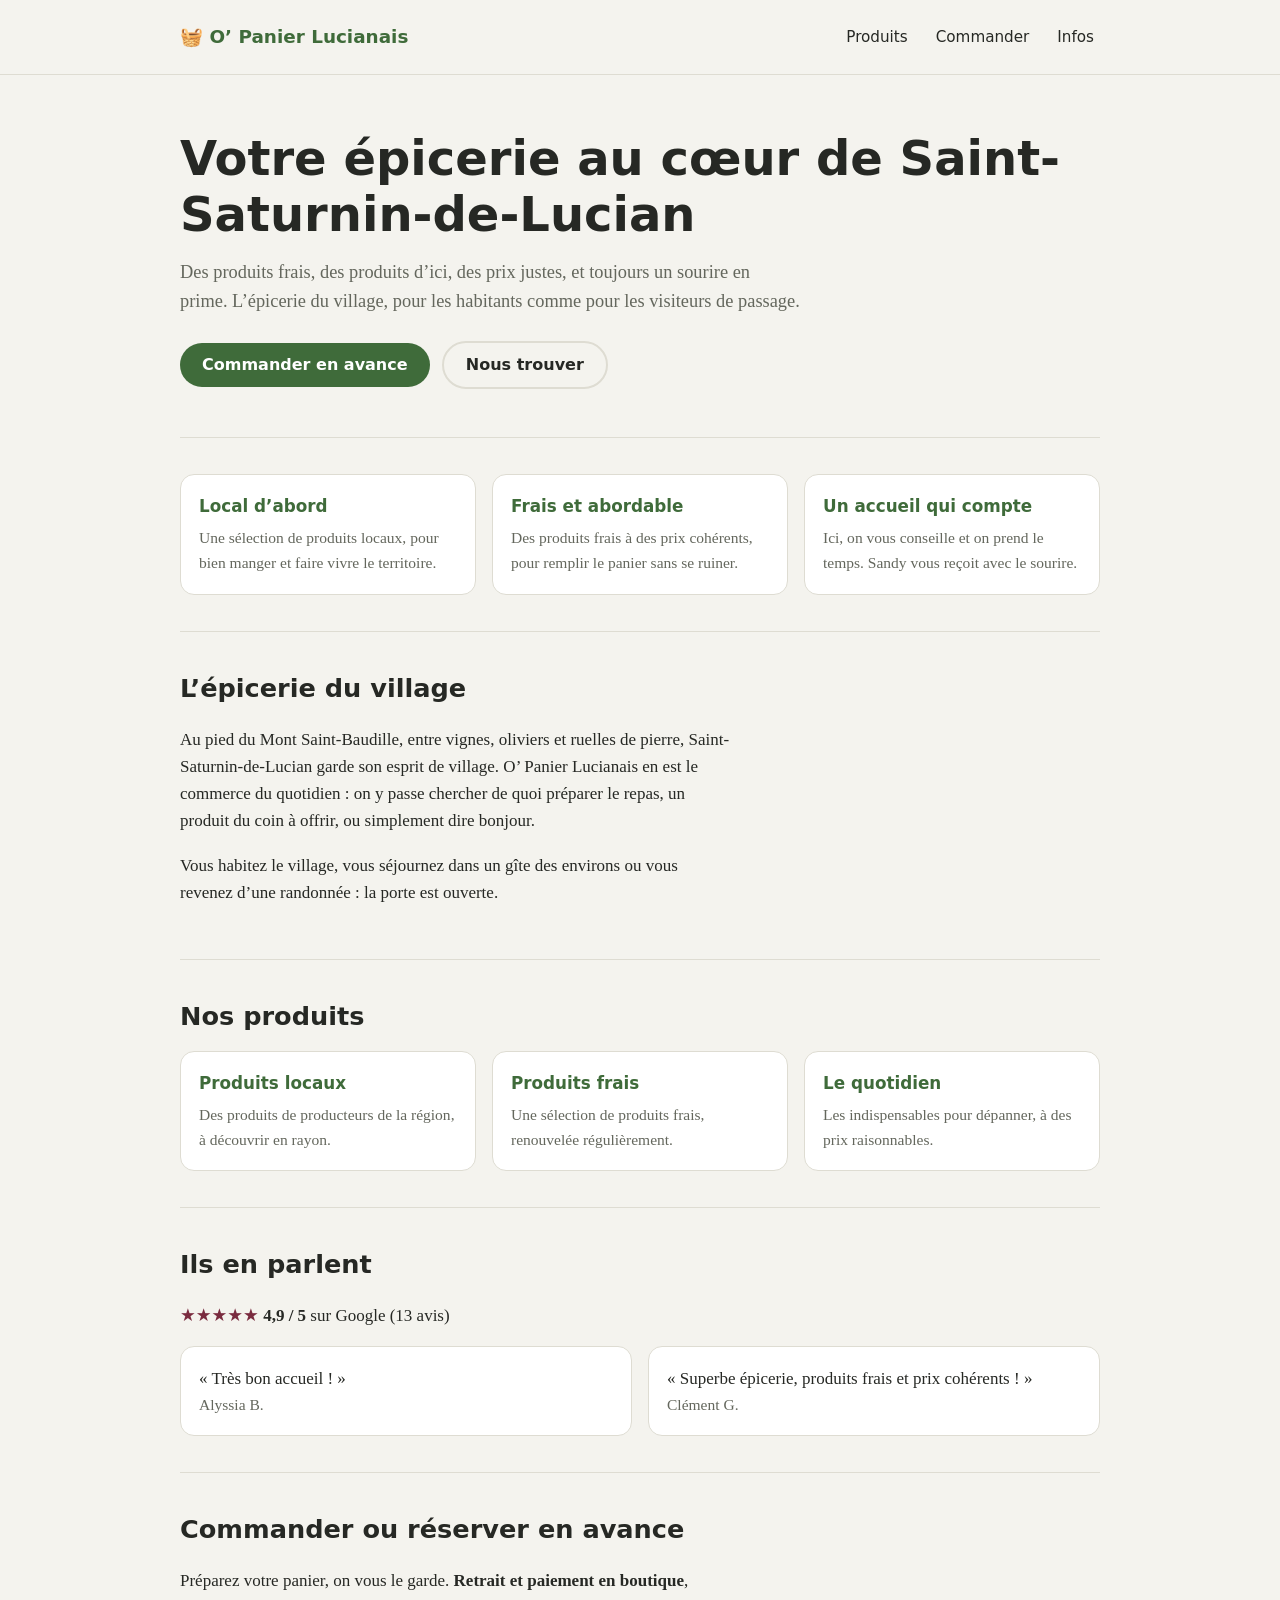
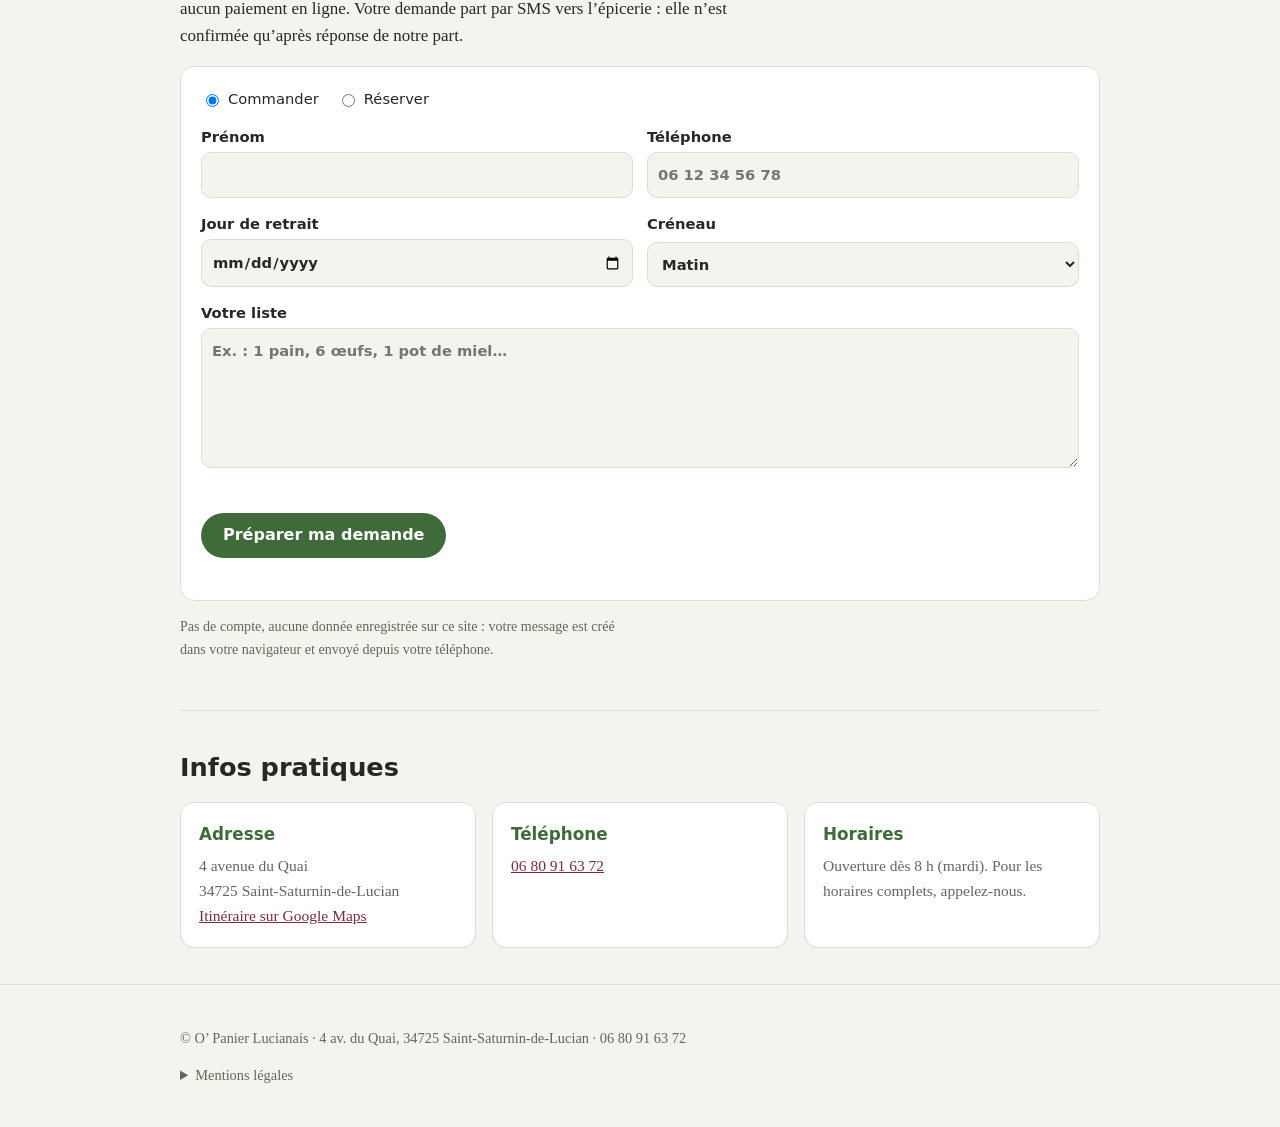
==== index.html @ f4bf585e "Ajoute le site vitrine O’ Panier Lucianais" ====
<!DOCTYPE html>
<html lang="fr">
<head>
<meta charset="utf-8">
<meta name="viewport" content="width=device-width, initial-scale=1, viewport-fit=cover">
<meta name="referrer" content="no-referrer">
<meta name="description" content="Épicerie de proximité à Saint-Saturnin-de-Lucian : produits locaux, produits frais, prix justes et accueil chaleureux. 4 av. du Quai.">
<title>O’ Panier Lucianais – Épicerie de village à Saint-Saturnin-de-Lucian</title>
<style>
:root{--bg:#f4f3ee;--surface:#fff;--text:#262824;--muted:#64675d;--brand:#3f6b3a;--brand-text:#fff;--accent:#7a2b3f;--line:#dedcd2;color-scheme:light;box-sizing:border-box;padding-top:env(safe-area-inset-top,0px);padding-bottom:env(safe-area-inset-bottom,0px)}
@media (prefers-color-scheme:dark){:root:not([data-theme="light"]){--bg:#1b1d19;--surface:#262923;--text:#f1eee6;--muted:#a9a69b;--brand:#8fc085;--brand-text:#13200f;--accent:#e0a0b1;--line:#3a3d35;color-scheme:dark}}
:root[data-theme="dark"]{--bg:#1b1d19;--surface:#262923;--text:#f1eee6;--muted:#a9a69b;--brand:#8fc085;--brand-text:#13200f;--accent:#e0a0b1;--line:#3a3d35;color-scheme:dark}
html{scroll-padding-top:env(safe-area-inset-top,0px);scroll-behavior:smooth}
*,*::before,*::after{box-sizing:inherit}
body{margin:0;background:var(--bg);color:var(--text);font:17px/1.6 Georgia,"Times New Roman",serif}
h1,h2,h3,.btn,label,nav{font-family:system-ui,-apple-system,"Segoe UI",Roboto,sans-serif}
.wrap{max-width:960px;margin:0 auto;padding:0 20px}
header{border-bottom:1px solid var(--line)}
header .wrap{display:flex;justify-content:space-between;align-items:center;gap:12px;padding-top:14px;padding-bottom:14px;flex-wrap:wrap}
.logo{font:700 1.15rem system-ui,sans-serif;color:var(--brand);text-decoration:none}
nav a{margin-left:16px;color:var(--text);text-decoration:none;font-size:.95rem}
nav a:hover{color:var(--accent)}
.hero{padding:56px 0 40px}
.hero h1{font-size:clamp(1.9rem,5vw,3rem);line-height:1.15;margin:0 0 16px}
.hero p{font-size:1.15rem;color:var(--muted);max-width:620px;margin:0 0 24px}
.btn{display:inline-block;background:var(--brand);color:var(--brand-text);border:0;border-radius:999px;padding:12px 22px;font-size:1rem;font-weight:600;text-decoration:none;cursor:pointer;margin:0 8px 8px 0}
.btn.alt{background:transparent;color:var(--text);border:2px solid var(--line)}
.btn[disabled]{opacity:.55;cursor:not-allowed}
.btn{min-height:44px;line-height:1.3;transition:transform 150ms ease-out,opacity 150ms ease-out}
.btn:active:not([disabled]){transform:scale(.97)}
nav a{display:inline-block;padding:11px 6px}
section>p{max-width:65ch}
:focus-visible{outline:3px solid var(--accent);outline-offset:3px;border-radius:6px}
@keyframes pop{from{opacity:0;transform:scale(.95)}to{opacity:1;transform:scale(1)}}
.result{animation:pop 200ms ease-out;transform-origin:top left}
@media (prefers-reduced-motion:reduce){html{scroll-behavior:auto}.btn,.result{transition:none;animation:none}}
section{padding:36px 0;border-top:1px solid var(--line)}
h2{font-size:1.6rem;margin:0 0 14px}
.grid{display:grid;grid-template-columns:repeat(auto-fit,minmax(220px,1fr));gap:16px}
.card{background:var(--surface);border:1px solid var(--line);border-radius:14px;padding:18px}
.card h3{margin:0 0 6px;font-size:1.05rem;color:var(--brand)}
.card p{margin:0;color:var(--muted);font-size:.97rem}
blockquote{margin:0}
.stars{color:var(--accent);font:700 1.1rem system-ui,sans-serif}
form{display:grid;gap:14px;background:var(--surface);border:1px solid var(--line);border-radius:14px;padding:20px}
label{display:grid;gap:4px;font-size:.92rem;font-weight:600}
input,select,textarea{font:inherit;color:var(--text);background:var(--bg);border:1px solid var(--line);border-radius:10px;padding:10px;width:100%}
.row{display:grid;grid-template-columns:repeat(auto-fit,minmax(200px,1fr));gap:14px}
.radios{display:flex;gap:18px;flex-wrap:wrap;font-family:system-ui,sans-serif}
.radios label{display:flex;align-items:center;gap:6px;font-weight:500}
.radios input{width:auto}
.err{color:var(--accent);font:600 .9rem system-ui,sans-serif;min-height:1.2em}
.result{display:none;background:var(--bg);border:1px dashed var(--brand);border-radius:12px;padding:14px;white-space:pre-wrap;word-break:break-word}
.small{font-size:.88rem;color:var(--muted)}
footer{padding:28px 0 40px;border-top:1px solid var(--line);color:var(--muted);font-size:.9rem}
a{color:var(--accent)}
</style>
</head>
<body>
<header><div class="wrap">
<a class="logo" href="#top">🧺 O’ Panier Lucianais</a>
<nav><a href="#produits">Produits</a><a href="#commander">Commander</a><a href="#infos">Infos</a></nav>
</div></header>

<main id="top">
<div class="wrap">
<div class="hero">
<h1>Votre épicerie au cœur de Saint-Saturnin-de-Lucian</h1>
<p>Des produits frais, des produits d’ici, des prix justes, et toujours un sourire en prime. L’épicerie du village, pour les habitants comme pour les visiteurs de passage.</p>
<a class="btn" href="#commander">Commander en avance</a>
<a class="btn alt" href="#infos">Nous trouver</a>
</div>

<section id="atouts"><div class="grid">
<div class="card"><h3>Local d’abord</h3><p>Une sélection de produits locaux, pour bien manger et faire vivre le territoire.</p></div>
<div class="card"><h3>Frais et abordable</h3><p>Des produits frais à des prix cohérents, pour remplir le panier sans se ruiner.</p></div>
<div class="card"><h3>Un accueil qui compte</h3><p>Ici, on vous conseille et on prend le temps. Sandy vous reçoit avec le sourire.</p></div>
</div></section>

<section id="apropos">
<h2>L’épicerie du village</h2>
<p>Au pied du Mont Saint-Baudille, entre vignes, oliviers et ruelles de pierre, Saint-Saturnin-de-Lucian garde son esprit de village. O’ Panier Lucianais en est le commerce du quotidien : on y passe chercher de quoi préparer le repas, un produit du coin à offrir, ou simplement dire bonjour.</p>
<p>Vous habitez le village, vous séjournez dans un gîte des environs ou vous revenez d’une randonnée : la porte est ouverte.</p>
</section>

<section id="produits">
<h2>Nos produits</h2>
<div class="grid">
<div class="card"><h3>Produits locaux</h3><p>Des produits de producteurs de la région, à découvrir en rayon.</p></div>
<div class="card"><h3>Produits frais</h3><p>Une sélection de produits frais, renouvelée régulièrement.</p></div>
<div class="card"><h3>Le quotidien</h3><p>Les indispensables pour dépanner, à des prix raisonnables.</p></div>
</div>
</section>

<section id="avis">
<h2>Ils en parlent</h2>
<p><span class="stars">★★★★★</span> <strong>4,9 / 5</strong> sur Google (13 avis)</p>
<div class="grid">
<div class="card"><blockquote>« Très bon accueil ! »</blockquote><p class="small">Alyssia B.</p></div>
<div class="card"><blockquote>« Superbe épicerie, produits frais et prix cohérents ! »</blockquote><p class="small">Clément G.</p></div>
</div>
</section>

<section id="commander">
<h2>Commander ou réserver en avance</h2>
<p>Préparez votre panier, on vous le garde. <strong>Retrait et paiement en boutique</strong>, aucun paiement en ligne. Votre demande part par SMS vers l’épicerie : elle n’est confirmée qu’après réponse de notre part.</p>
<form id="f" novalidate autocomplete="on">
<div class="radios" role="radiogroup" aria-label="Type de demande">
<label><input type="radio" name="type" value="Commande" checked> Commander</label>
<label><input type="radio" name="type" value="Réservation"> Réserver</label>
</div>
<div class="row">
<label>Prénom<input id="nom" maxlength="40" required autocomplete="given-name"></label>
<label>Téléphone<input id="tel" type="tel" maxlength="20" required autocomplete="tel" placeholder="06 12 34 56 78"></label>
</div>
<div class="row">
<label>Jour de retrait<input id="jour" type="date" required></label>
<label>Créneau<select id="cren"><option>Matin</option><option>Après-midi</option></select></label>
</div>
<label>Votre liste<textarea id="liste" rows="5" maxlength="600" required placeholder="Ex. : 1 pain, 6 œufs, 1 pot de miel…"></textarea></label>
<div class="err" id="err" role="alert"></div>
<div><button class="btn" id="go" type="submit">Préparer ma demande</button></div>
<div class="result" id="res" aria-live="polite"></div>
<div id="actions"></div>
</form>
<p class="small">Pas de compte, aucune donnée enregistrée sur ce site : votre message est créé dans votre navigateur et envoyé depuis votre téléphone.</p>
</section>

<section id="infos">
<h2>Infos pratiques</h2>
<div class="grid">
<div class="card"><h3>Adresse</h3><p>4 avenue du Quai<br>34725 Saint-Saturnin-de-Lucian</p><p><a href="https://www.google.com/maps/search/?api=1&amp;query=4+Av.+du+Quai+34725+Saint-Saturnin-de-Lucian" target="_blank" rel="noopener noreferrer">Itinéraire sur Google Maps</a></p></div>
<div class="card"><h3>Téléphone</h3><p><a href="tel:+33680916372">06 80 91 63 72</a></p></div>
<div class="card"><h3>Horaires</h3><p>Ouverture dès 8 h (mardi). Pour les horaires complets, appelez-nous.</p></div>
</div>
</section>
</div>
</main>

<footer><div class="wrap">
<p>© O’ Panier Lucianais · 4 av. du Quai, 34725 Saint-Saturnin-de-Lucian · 06 80 91 63 72</p>
<details><summary>Mentions légales</summary>
<p>Éditeur : O’ Panier Lucianais – exploitant : [nom] – SIRET : [à renseigner]. Hébergement : [à renseigner]. Ce site ne dépose aucun cookie et ne collecte aucune donnée personnelle ; les demandes de commande sont envoyées par SMS depuis l’appareil du visiteur.</p></details>
</div></footer>

<script>
(function(){
"use strict";
var SHOP="+33680916372";
var $=function(i){return document.getElementById(i)};
var f=$("f"),err=$("err"),res=$("res"),acts=$("actions"),go=$("go"),last=0;
var d=new Date();d.setMinutes(d.getMinutes()-d.getTimezoneOffset());
var today=d.toISOString().slice(0,10);
$("jour").min=today;
function clean(s,max){return String(s||"").replace(/[\u0000-\u001f\u007f<>]/g," ").replace(/\s+/g," ").trim().slice(0,max)}
function fail(m){err.textContent=m;res.style.display="none";acts.textContent=""}
f.addEventListener("submit",function(e){
 e.preventDefault();
 var now=Date.now();
 if(go.disabled||now-last<3000)return;
 var type=(f.elements.type.value==="Réservation")?"Réservation":"Commande";
 var nom=clean($("nom").value,40),tel=clean($("tel").value,20),jour=$("jour").value,
     cren=($("cren").value==="Après-midi")?"Après-midi":"Matin",liste=clean($("liste").value,600);
 if(!nom)return fail("Indiquez votre prénom.");
 if(!/^(?:\+33|0033|0)[1-9](?:[ .-]?\d{2}){4}$/.test(tel))return fail("Numéro de téléphone français invalide.");
 if(!/^\d{4}-\d{2}-\d{2}$/.test(jour)||jour<today)return fail("Choisissez un jour valide.");
 if(liste.length<3)return fail("Indiquez votre liste.");
 err.textContent="";
 last=now;go.disabled=true;setTimeout(function(){go.disabled=false},4000);
 var p=jour.split("-"),jf=p[2]+"/"+p[1]+"/"+p[0];
 var msg=type+" O’ Panier Lucianais\nPrénom : "+nom+"\nTél : "+tel+"\nRetrait : "+jf+" ("+cren+")\nListe : "+liste;
 res.textContent=msg;res.style.display="block";
 acts.textContent="";
 var a=document.createElement("a");
 a.className="btn";a.textContent="Envoyer par SMS";
 a.href="sms:"+SHOP+"?&body="+encodeURIComponent(msg);
 var b=document.createElement("button");
 b.type="button";b.className="btn alt";b.textContent="Copier le message";
 b.addEventListener("click",function(){
  try{navigator.clipboard.writeText(msg).then(function(){b.textContent="Copié ✓"},function(){b.textContent="Copiez le texte ci-dessus"})}
  catch(x){b.textContent="Copiez le texte ci-dessus"}
 });
 acts.appendChild(a);acts.appendChild(b);
});
})();
</script>
</body>
</html>
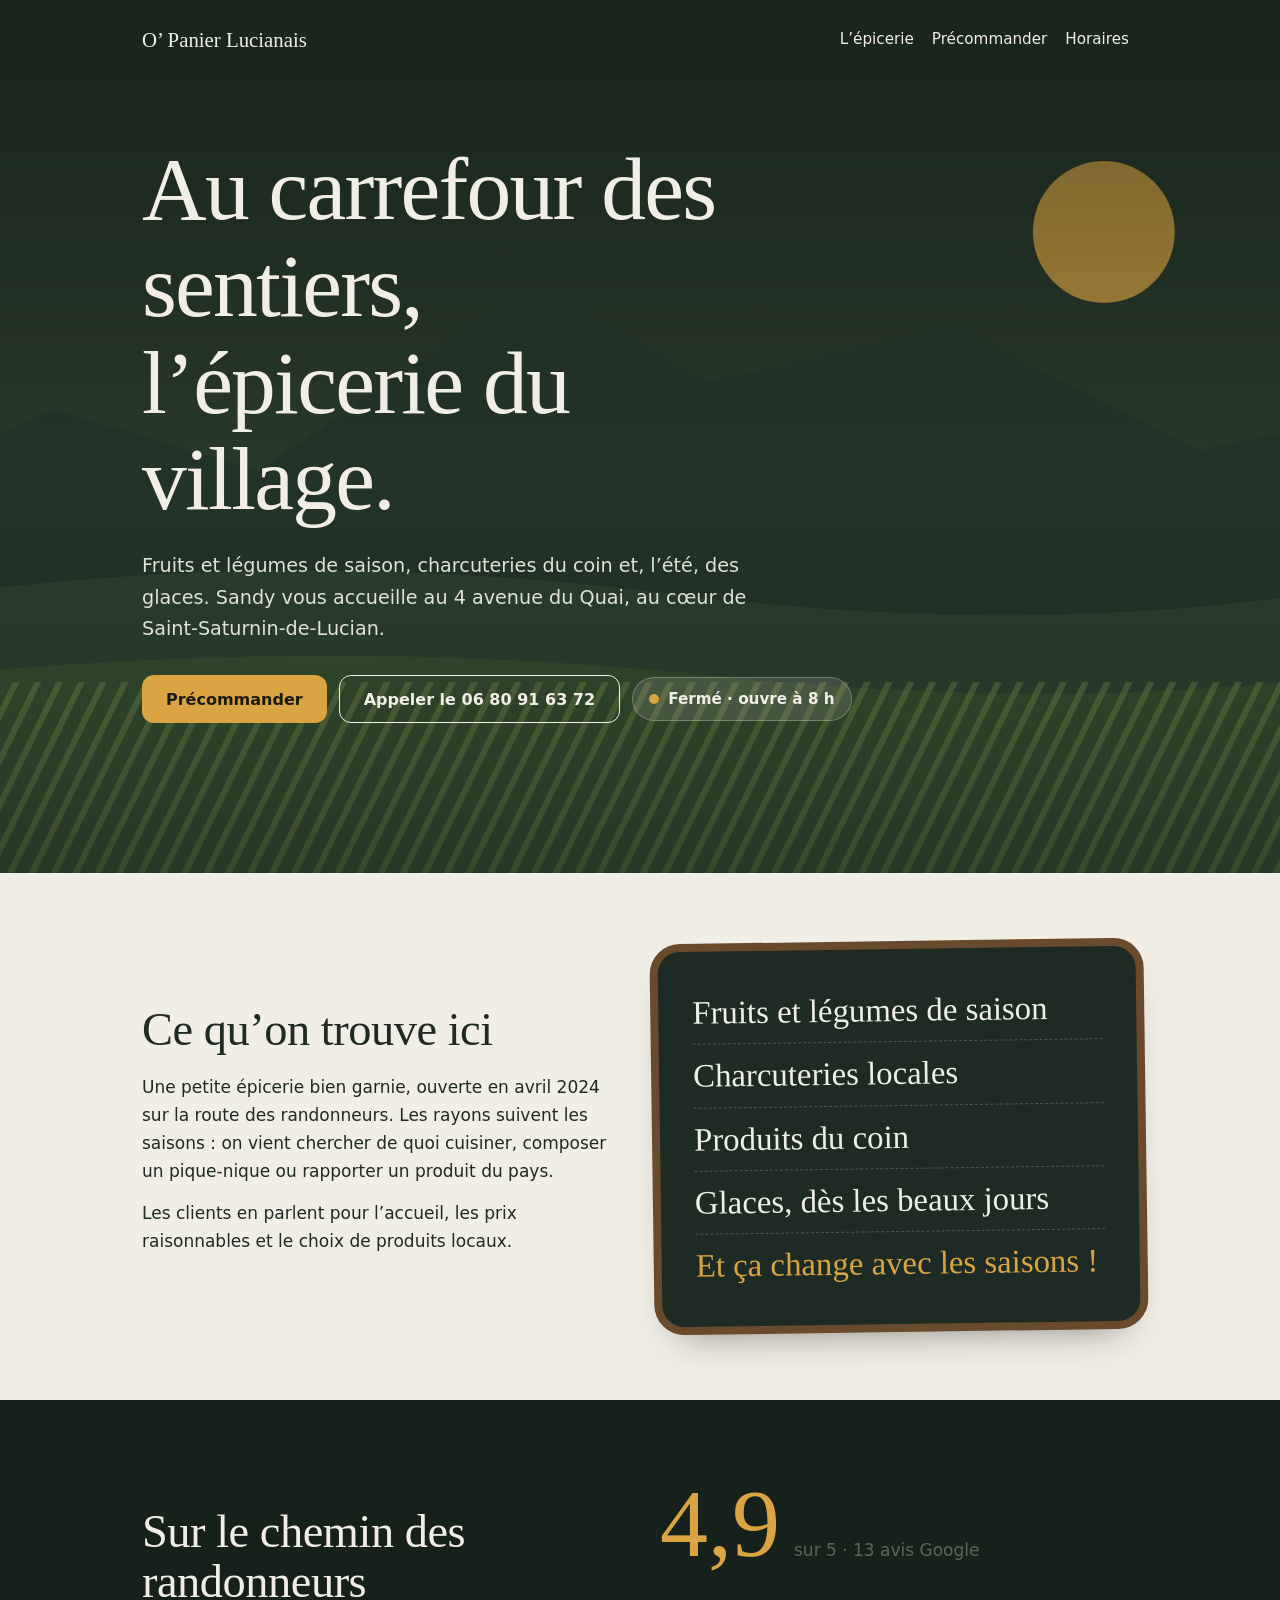
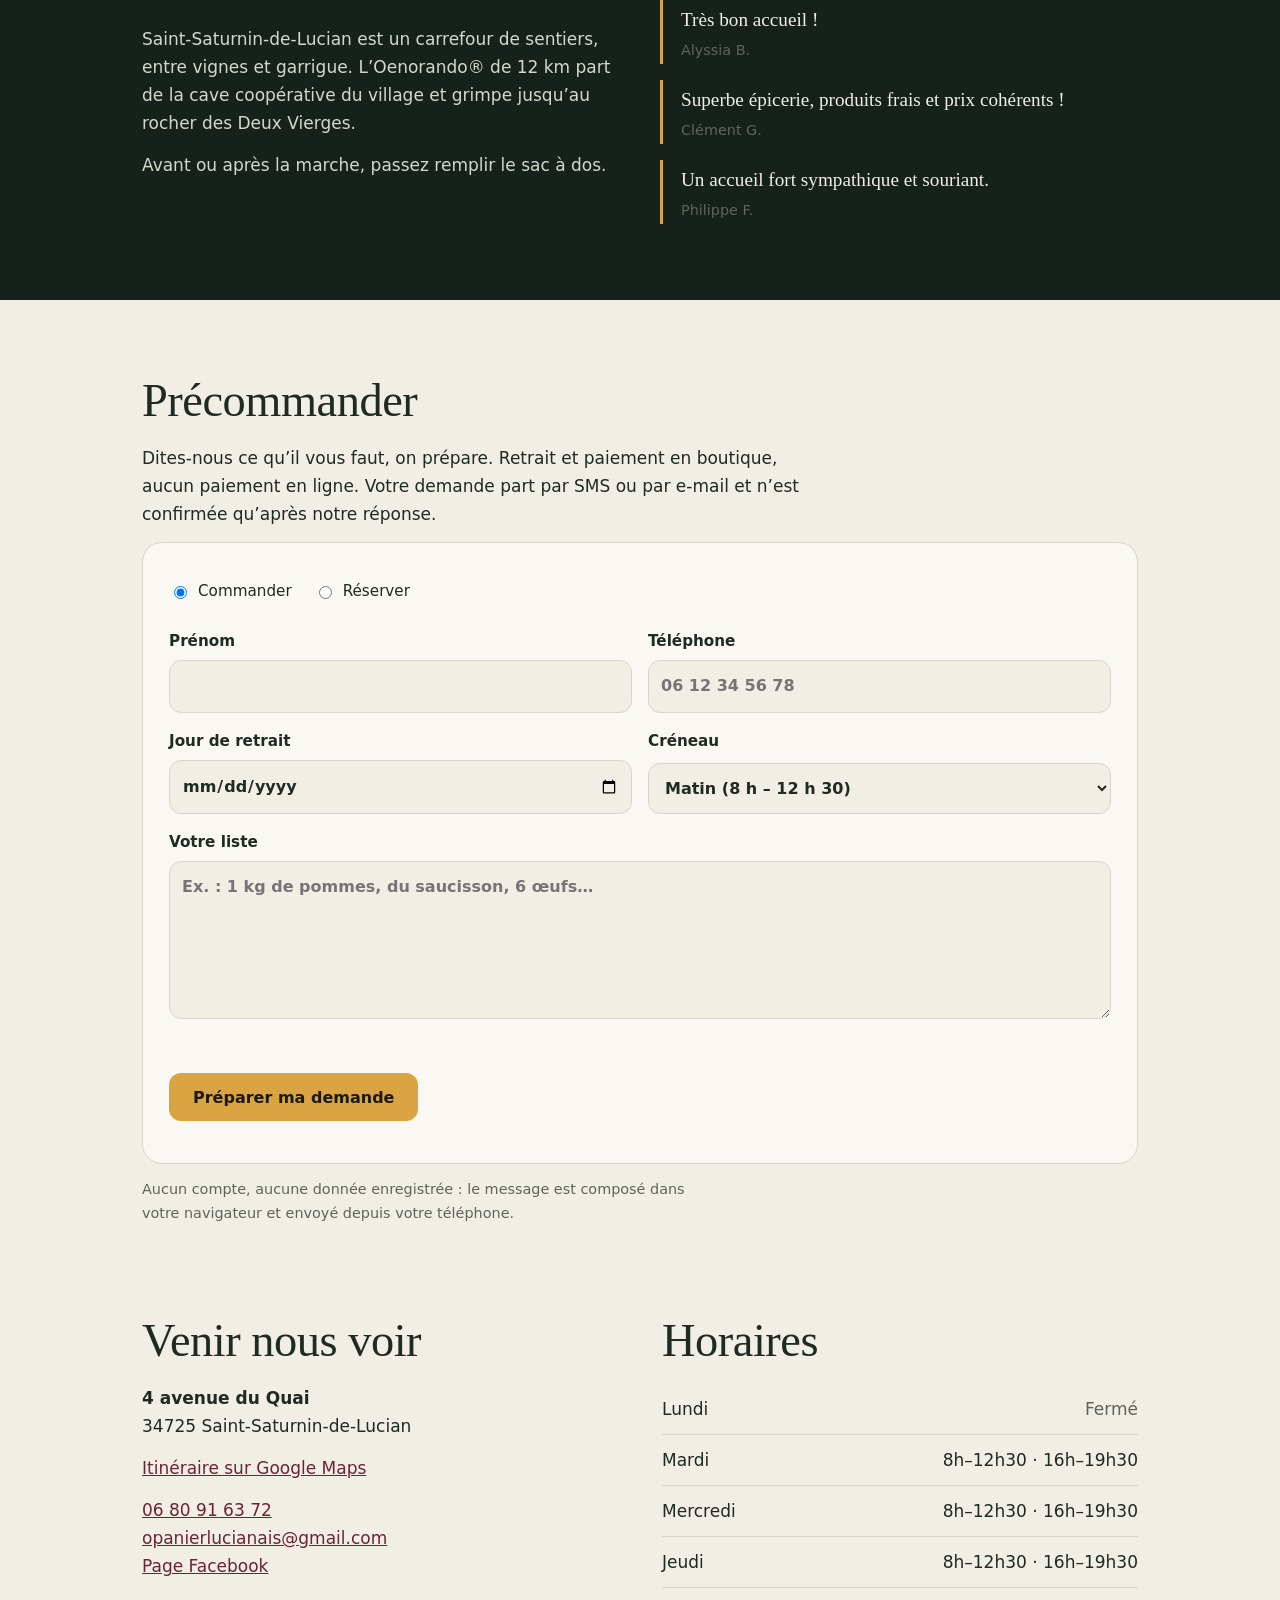
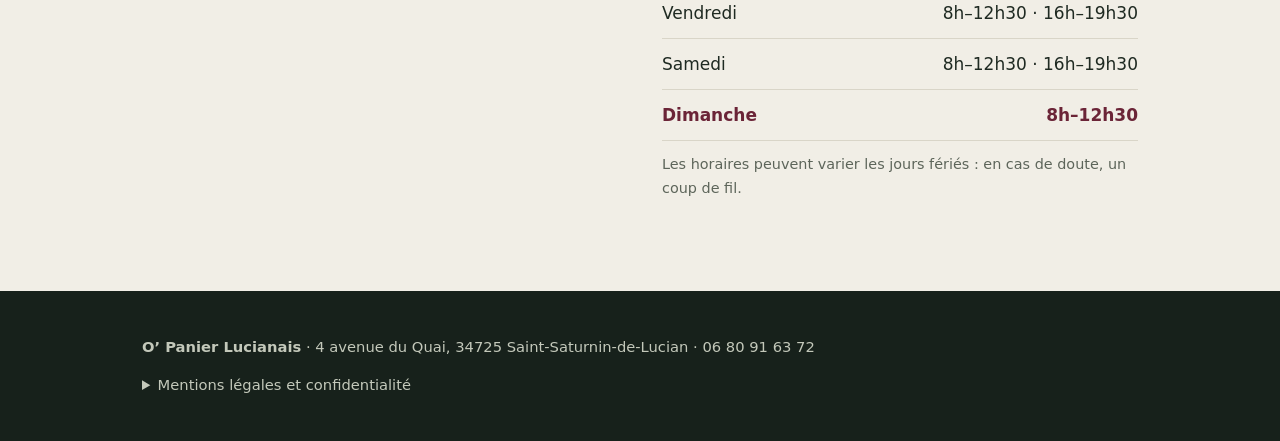
==== commit 2265b1be: "Refonte complète : nouveau design, horaires réels, statut ouvert/fermé, emplacements photos" ====
--- a/index.html
+++ b/index.html
@@ -1,186 +1,241 @@
 <!DOCTYPE html>
-<html lang="fr">
+<html lang='fr'>
 <head>
-<meta charset="utf-8">
-<meta name="viewport" content="width=device-width, initial-scale=1, viewport-fit=cover">
-<meta name="referrer" content="no-referrer">
-<meta name="description" content="Épicerie de proximité à Saint-Saturnin-de-Lucian : produits locaux, produits frais, prix justes et accueil chaleureux. 4 av. du Quai.">
-<title>O’ Panier Lucianais – Épicerie de village à Saint-Saturnin-de-Lucian</title>
+<meta charset='utf-8'>
+<meta name='viewport' content='width=device-width, initial-scale=1, viewport-fit=cover'>
+<meta http-equiv='Content-Security-Policy' content="default-src 'none'; img-src 'self' data:; style-src 'unsafe-inline' https://fonts.googleapis.com; font-src https://fonts.gstatic.com; script-src 'unsafe-inline'; base-uri 'none'; form-action 'none'">
+<meta name='referrer' content='no-referrer'>
+<meta name='theme-color' content='#17211b'>
+<meta name='description' content='Épicerie de village à Saint-Saturnin-de-Lucian (Hérault) : fruits et légumes de saison, charcuteries locales, glaces l’été. Ouvert du mardi au dimanche. 4 avenue du Quai.'>
+<title>O’ Panier Lucianais – Épicerie à Saint-Saturnin-de-Lucian</title>
+<link rel='icon' href='data:image/svg+xml,%3Csvg xmlns=%27http://www.w3.org/2000/svg%27 viewBox=%270 0 100 100%27%3E%3Ctext y=%27.9em%27 font-size=%2790%27%3E🧺%3C/text%3E%3C/svg%3E'>
+<link rel='preconnect' href='https://fonts.gstatic.com' crossorigin>
+<link rel='stylesheet' href='https://fonts.googleapis.com/css2?family=Caveat:wght@500&family=Figtree:wght@400;500;600&family=Young+Serif&display=swap'>
+<script type='application/ld+json'>{"@context":"https://schema.org","@type":"GroceryStore","name":"O’ Panier Lucianais","telephone":"+33680916372","email":"opanierlucianais@gmail.com","address":{"@type":"PostalAddress","streetAddress":"4 avenue du Quai","postalCode":"34725","addressLocality":"Saint-Saturnin-de-Lucian","addressCountry":"FR"},"openingHours":["Tu-Sa 08:00-12:30","Tu-Sa 16:00-19:30","Su 08:00-12:30"]}</script>
 <style>
-:root{--bg:#f4f3ee;--surface:#fff;--text:#262824;--muted:#64675d;--brand:#3f6b3a;--brand-text:#fff;--accent:#7a2b3f;--line:#dedcd2;color-scheme:light;box-sizing:border-box;padding-top:env(safe-area-inset-top,0px);padding-bottom:env(safe-area-inset-bottom,0px)}
-@media (prefers-color-scheme:dark){:root:not([data-theme="light"]){--bg:#1b1d19;--surface:#262923;--text:#f1eee6;--muted:#a9a69b;--brand:#8fc085;--brand-text:#13200f;--accent:#e0a0b1;--line:#3a3d35;color-scheme:dark}}
-:root[data-theme="dark"]{--bg:#1b1d19;--surface:#262923;--text:#f1eee6;--muted:#a9a69b;--brand:#8fc085;--brand-text:#13200f;--accent:#e0a0b1;--line:#3a3d35;color-scheme:dark}
-html{scroll-padding-top:env(safe-area-inset-top,0px);scroll-behavior:smooth}
-*,*::before,*::after{box-sizing:inherit}
-body{margin:0;background:var(--bg);color:var(--text);font:17px/1.6 Georgia,"Times New Roman",serif}
-h1,h2,h3,.btn,label,nav{font-family:system-ui,-apple-system,"Segoe UI",Roboto,sans-serif}
-.wrap{max-width:960px;margin:0 auto;padding:0 20px}
-header{border-bottom:1px solid var(--line)}
-header .wrap{display:flex;justify-content:space-between;align-items:center;gap:12px;padding-top:14px;padding-bottom:14px;flex-wrap:wrap}
-.logo{font:700 1.15rem system-ui,sans-serif;color:var(--brand);text-decoration:none}
-nav a{margin-left:16px;color:var(--text);text-decoration:none;font-size:.95rem}
-nav a:hover{color:var(--accent)}
-.hero{padding:56px 0 40px}
-.hero h1{font-size:clamp(1.9rem,5vw,3rem);line-height:1.15;margin:0 0 16px}
-.hero p{font-size:1.15rem;color:var(--muted);max-width:620px;margin:0 0 24px}
-.btn{display:inline-block;background:var(--brand);color:var(--brand-text);border:0;border-radius:999px;padding:12px 22px;font-size:1rem;font-weight:600;text-decoration:none;cursor:pointer;margin:0 8px 8px 0}
-.btn.alt{background:transparent;color:var(--text);border:2px solid var(--line)}
+:root{--ink:#17211b;--stone:#f1eee6;--gold:#d9a441;--wine:#6b2437;--slate:#1e2b24;--chalk:#eef0e6;--bg:#f1eee6;--card:#faf8f3;--text:#1f2a22;--muted:#5d655a;--line:#d9d5c8;--link:#6b2437;--serif:'Young Serif',Georgia,'Times New Roman',serif;--sans:'Figtree',system-ui,-apple-system,'Segoe UI',sans-serif;--hand:'Caveat','Bradley Hand','Segoe Print',cursive;color-scheme:light;padding-top:env(safe-area-inset-top,0px);padding-bottom:env(safe-area-inset-bottom,0px)}
+@media (prefers-color-scheme:dark){:root{--bg:#111812;--card:#1a251e;--text:#eceee4;--muted:#a3ab9c;--line:#2d3a31;--link:#e8a9ba;color-scheme:dark}}
+*{box-sizing:border-box}
+html{scroll-behavior:smooth;scroll-padding-top:16px;-webkit-text-size-adjust:100%}
+body{margin:0;background:var(--bg);color:var(--text);font:400 17px/1.65 var(--sans)}
+h1,h2,h3{font-family:var(--serif);font-weight:400;line-height:1.08;margin:0}
+h2{font-size:clamp(1.9rem,4.6vw,2.9rem);letter-spacing:-.01em;margin-bottom:18px}
+h3{font-size:1.25rem;margin-bottom:8px}
+p{margin:0 0 14px;max-width:62ch}
+a{color:var(--link)}
+:focus-visible{outline:3px solid var(--gold);outline-offset:3px;border-radius:6px}
+.wrap{max-width:1040px;margin:0 auto;padding:0 22px}
+.hero{position:relative;background:var(--ink);color:var(--stone);overflow:hidden;background-size:cover;background-position:center}
+.land{position:absolute;inset:0;width:100%;height:100%}
+.shade{position:absolute;inset:0;background:linear-gradient(180deg,rgba(23,33,27,.55),rgba(23,33,27,.15) 55%,rgba(23,33,27,.55))}
+.in{position:relative;padding:14px 22px 150px;max-width:1040px;margin:0 auto}
+.bar{display:flex;justify-content:space-between;align-items:center;gap:8px;flex-wrap:wrap;margin-bottom:76px}
+.mark{font:400 1.3rem var(--serif);color:var(--stone);text-decoration:none;padding:10px 0}
+nav a{color:var(--stone);text-decoration:none;display:inline-block;padding:13px 9px;font-weight:500;font-size:.95rem}
+nav a:hover{color:var(--gold)}
+.hero h1{font-size:clamp(2.6rem,8.4vw,5.6rem);letter-spacing:-.02em;max-width:13ch;margin-bottom:22px}
+.lead{font-size:1.2rem;max-width:34em;color:#dfe2d6}
+.cta{display:flex;gap:12px;flex-wrap:wrap;align-items:center;margin-top:30px}
+.btn{display:inline-flex;align-items:center;justify-content:center;min-height:48px;padding:0 24px;border-radius:12px;background:var(--gold);color:#1a1a10;font:600 1rem var(--sans);border:0;text-decoration:none;cursor:pointer;transition:transform 150ms ease-out,background-color 150ms ease-out,opacity 150ms ease-out}
+.btn:hover{background:#e4b457}
+.btn:active:not([disabled]){transform:scale(.97)}
 .btn[disabled]{opacity:.55;cursor:not-allowed}
-.btn{min-height:44px;line-height:1.3;transition:transform 150ms ease-out,opacity 150ms ease-out}
-.btn:active:not([disabled]){transform:scale(.97)}
-nav a{display:inline-block;padding:11px 6px}
-section>p{max-width:65ch}
-:focus-visible{outline:3px solid var(--accent);outline-offset:3px;border-radius:6px}
-@keyframes pop{from{opacity:0;transform:scale(.95)}to{opacity:1;transform:scale(1)}}
-.result{animation:pop 200ms ease-out;transform-origin:top left}
-@media (prefers-reduced-motion:reduce){html{scroll-behavior:auto}.btn,.result{transition:none;animation:none}}
-section{padding:36px 0;border-top:1px solid var(--line)}
-h2{font-size:1.6rem;margin:0 0 14px}
-.grid{display:grid;grid-template-columns:repeat(auto-fit,minmax(220px,1fr));gap:16px}
-.card{background:var(--surface);border:1px solid var(--line);border-radius:14px;padding:18px}
-.card h3{margin:0 0 6px;font-size:1.05rem;color:var(--brand)}
-.card p{margin:0;color:var(--muted);font-size:.97rem}
-blockquote{margin:0}
-.stars{color:var(--accent);font:700 1.1rem system-ui,sans-serif}
-form{display:grid;gap:14px;background:var(--surface);border:1px solid var(--line);border-radius:14px;padding:20px}
-label{display:grid;gap:4px;font-size:.92rem;font-weight:600}
-input,select,textarea{font:inherit;color:var(--text);background:var(--bg);border:1px solid var(--line);border-radius:10px;padding:10px;width:100%}
-.row{display:grid;grid-template-columns:repeat(auto-fit,minmax(200px,1fr));gap:14px}
-.radios{display:flex;gap:18px;flex-wrap:wrap;font-family:system-ui,sans-serif}
-.radios label{display:flex;align-items:center;gap:6px;font-weight:500}
-.radios input{width:auto}
-.err{color:var(--accent);font:600 .9rem system-ui,sans-serif;min-height:1.2em}
-.result{display:none;background:var(--bg);border:1px dashed var(--brand);border-radius:12px;padding:14px;white-space:pre-wrap;word-break:break-word}
-.small{font-size:.88rem;color:var(--muted)}
-footer{padding:28px 0 40px;border-top:1px solid var(--line);color:var(--muted);font-size:.9rem}
-a{color:var(--accent)}
+.btn.ghost{background:transparent;color:inherit;border:1.5px solid currentColor}
+.btn.ghost:hover{background:rgba(127,127,127,.14)}
+.pill{display:inline-flex;align-items:center;gap:9px;min-height:44px;padding:0 16px;border-radius:999px;background:rgba(241,238,230,.12);border:1px solid rgba(241,238,230,.28);font-weight:600;font-size:.95rem;font-variant-numeric:tabular-nums}
+.dot{width:10px;height:10px;border-radius:50%;background:#8a8f84}
+.pill.open .dot{background:#8fd18f}
+.pill.closed .dot{background:var(--gold)}
+.rv{opacity:0;transform:translateY(14px);animation:up 450ms ease-out forwards}
+.rv.d1{animation-delay:90ms}.rv.d2{animation-delay:180ms}.rv.d3{animation-delay:270ms}
+@keyframes up{to{opacity:1;transform:none}}
+section{padding:76px 0}
+.cols{display:grid;grid-template-columns:repeat(auto-fit,minmax(300px,1fr));gap:40px;align-items:center}
+.slate{background:var(--slate);color:var(--chalk);border-radius:22px;padding:30px 34px;transform:rotate(-.8deg);box-shadow:0 0 0 8px #6a4a2c,0 22px 40px -18px rgba(0,0,0,.5)}
+.slate ul{list-style:none;margin:0;padding:0}
+.slate li{font:500 clamp(1.5rem,4.4vw,2.05rem)/1.35 var(--hand);padding:9px 0;border-bottom:1px dashed rgba(238,240,230,.22)}
+.slate li:last-child{border:0;color:var(--gold)}
+.gal{display:grid;gap:12px;grid-template-columns:repeat(auto-fill,minmax(250px,1fr))}
+.gal figure{margin:0;border-radius:16px;overflow:hidden;aspect-ratio:4/3;background:var(--line)}
+.gal img{width:100%;height:100%;object-fit:cover;display:block}
+@media (min-width:760px){.gal figure:first-child{grid-column:span 2;grid-row:span 2;aspect-ratio:auto}}
+.band{background:var(--ink);color:var(--stone)}
+.band p{color:#d4d8cb}
+.rate{display:flex;align-items:baseline;gap:14px;flex-wrap:wrap;margin-bottom:28px}
+.rate b{font:400 clamp(3.6rem,12vw,6rem)/1 var(--serif);color:var(--gold)}
+.rate span{color:var(--muted)}
+.quotes{display:grid;gap:16px;grid-template-columns:repeat(auto-fit,minmax(240px,1fr))}
+blockquote{margin:0;padding:6px 0 6px 18px;border-left:3px solid var(--gold);font:400 1.2rem/1.45 var(--serif)}
+blockquote small{display:block;margin-top:8px;font:500 .9rem var(--sans);color:var(--muted)}
+form{display:grid;gap:16px;background:var(--card);border:1px solid var(--line);border-radius:20px;padding:26px}
+label{display:grid;gap:6px;font-weight:600;font-size:.95rem}
+input,select,textarea{font:inherit;font-size:16px;color:var(--text);background:var(--bg);border:1.5px solid var(--line);border-radius:12px;padding:12px;width:100%;min-height:48px}
+.row{display:grid;grid-template-columns:repeat(auto-fit,minmax(210px,1fr));gap:16px}
+.radios{display:flex;gap:22px;flex-wrap:wrap}
+.radios label{display:flex;align-items:center;gap:8px;font-weight:500;min-height:44px}
+.radios input{width:auto;min-height:0}
+.err{color:var(--link);font-weight:600;min-height:1.3em}
+.result{display:none;background:var(--bg);border:1.5px dashed var(--muted);border-radius:14px;padding:16px;white-space:pre-wrap;word-break:break-word;transform-origin:top left;animation:pop 200ms ease-out}
+@keyframes pop{from{opacity:0;transform:scale(.95)}to{opacity:1;transform:none}}
+.acts{display:flex;gap:10px;flex-wrap:wrap}
+.acts .btn.ghost{color:var(--text)}
+.small{font-size:.9rem;color:var(--muted)}
+.info{display:grid;grid-template-columns:repeat(auto-fit,minmax(300px,1fr));gap:44px}
+.hours{margin:0;padding:0;list-style:none;font-variant-numeric:tabular-nums}
+.hours li{display:flex;justify-content:space-between;gap:14px;padding:11px 0;border-bottom:1px solid var(--line)}
+.hours li.today{font-weight:600;color:var(--link)}
+.hours em{font-style:normal;color:var(--muted)}
+footer{background:var(--ink);color:#c3c8ba;padding:44px 0;font-size:.92rem}
+footer a{color:var(--gold)}
+footer p{max-width:75ch}
+@media (prefers-reduced-motion:reduce){html{scroll-behavior:auto}.rv{animation:none;opacity:1;transform:none}.btn,.result{transition:none;animation:none}}
 </style>
 </head>
 <body>
-<header><div class="wrap">
-<a class="logo" href="#top">🧺 O’ Panier Lucianais</a>
-<nav><a href="#produits">Produits</a><a href="#commander">Commander</a><a href="#infos">Infos</a></nav>
-</div></header>
-
-<main id="top">
-<div class="wrap">
-<div class="hero">
-<h1>Votre épicerie au cœur de Saint-Saturnin-de-Lucian</h1>
-<p>Des produits frais, des produits d’ici, des prix justes, et toujours un sourire en prime. L’épicerie du village, pour les habitants comme pour les visiteurs de passage.</p>
-<a class="btn" href="#commander">Commander en avance</a>
-<a class="btn alt" href="#infos">Nous trouver</a>
-</div>
-
-<section id="atouts"><div class="grid">
-<div class="card"><h3>Local d’abord</h3><p>Une sélection de produits locaux, pour bien manger et faire vivre le territoire.</p></div>
-<div class="card"><h3>Frais et abordable</h3><p>Des produits frais à des prix cohérents, pour remplir le panier sans se ruiner.</p></div>
-<div class="card"><h3>Un accueil qui compte</h3><p>Ici, on vous conseille et on prend le temps. Sandy vous reçoit avec le sourire.</p></div>
-</div></section>
-
-<section id="apropos">
-<h2>L’épicerie du village</h2>
-<p>Au pied du Mont Saint-Baudille, entre vignes, oliviers et ruelles de pierre, Saint-Saturnin-de-Lucian garde son esprit de village. O’ Panier Lucianais en est le commerce du quotidien : on y passe chercher de quoi préparer le repas, un produit du coin à offrir, ou simplement dire bonjour.</p>
-<p>Vous habitez le village, vous séjournez dans un gîte des environs ou vous revenez d’une randonnée : la porte est ouverte.</p>
-</section>
-
-<section id="produits">
-<h2>Nos produits</h2>
-<div class="grid">
-<div class="card"><h3>Produits locaux</h3><p>Des produits de producteurs de la région, à découvrir en rayon.</p></div>
-<div class="card"><h3>Produits frais</h3><p>Une sélection de produits frais, renouvelée régulièrement.</p></div>
-<div class="card"><h3>Le quotidien</h3><p>Les indispensables pour dépanner, à des prix raisonnables.</p></div>
-</div>
-</section>
-
-<section id="avis">
-<h2>Ils en parlent</h2>
-<p><span class="stars">★★★★★</span> <strong>4,9 / 5</strong> sur Google (13 avis)</p>
-<div class="grid">
-<div class="card"><blockquote>« Très bon accueil ! »</blockquote><p class="small">Alyssia B.</p></div>
-<div class="card"><blockquote>« Superbe épicerie, produits frais et prix cohérents ! »</blockquote><p class="small">Clément G.</p></div>
-</div>
-</section>
-
-<section id="commander">
-<h2>Commander ou réserver en avance</h2>
-<p>Préparez votre panier, on vous le garde. <strong>Retrait et paiement en boutique</strong>, aucun paiement en ligne. Votre demande part par SMS vers l’épicerie : elle n’est confirmée qu’après réponse de notre part.</p>
-<form id="f" novalidate autocomplete="on">
-<div class="radios" role="radiogroup" aria-label="Type de demande">
-<label><input type="radio" name="type" value="Commande" checked> Commander</label>
-<label><input type="radio" name="type" value="Réservation"> Réserver</label>
-</div>
-<div class="row">
-<label>Prénom<input id="nom" maxlength="40" required autocomplete="given-name"></label>
-<label>Téléphone<input id="tel" type="tel" maxlength="20" required autocomplete="tel" placeholder="06 12 34 56 78"></label>
-</div>
-<div class="row">
-<label>Jour de retrait<input id="jour" type="date" required></label>
-<label>Créneau<select id="cren"><option>Matin</option><option>Après-midi</option></select></label>
-</div>
-<label>Votre liste<textarea id="liste" rows="5" maxlength="600" required placeholder="Ex. : 1 pain, 6 œufs, 1 pot de miel…"></textarea></label>
-<div class="err" id="err" role="alert"></div>
-<div><button class="btn" id="go" type="submit">Préparer ma demande</button></div>
-<div class="result" id="res" aria-live="polite"></div>
-<div id="actions"></div>
+<header class='hero' id='hero'>
+<svg class='land' viewBox='0 0 1200 640' preserveAspectRatio='xMidYMax slice' aria-hidden='true'><defs><linearGradient id='sky' x1='0' y1='0' x2='0' y2='1'><stop offset='0' stop-color='#1a2a20'/><stop offset='1' stop-color='#3b4e35'/></linearGradient><pattern id='vn' width='16' height='70' patternUnits='userSpaceOnUse' patternTransform='skewX(-26)'><rect width='5' height='70' fill='#8da055'/></pattern></defs><rect width='1200' height='640' fill='url(#sky)'/><circle cx='940' cy='170' r='52' fill='#d9a441' opacity='.92'/><path d='M0 380L170 300 320 345 520 210 650 280 830 240 1010 330 1200 290V640H0Z' fill='#243629'/><path d='M0 450Q300 395 620 435T1200 415V640H0Z' fill='#2f4530'/><path d='M0 505Q330 462 650 495T1200 480V640H0Z' fill='#3a5430'/><rect y='500' width='1200' height='140' fill='url(#vn)' opacity='.5'/></svg>
+<div class='shade'></div>
+<div class='in'>
+<div class='bar'><a class='mark' href='#hero'>O’ Panier Lucianais</a><nav><a href='#ardoise'>L’épicerie</a><a href='#commander'>Précommander</a><a href='#infos'>Horaires</a></nav></div>
+<h1 class='rv'>Au carrefour des sentiers, l’épicerie du village.</h1>
+<p class='lead rv d1'>Fruits et légumes de saison, charcuteries du coin et, l’été, des glaces. Sandy vous accueille au 4 avenue du Quai, au cœur de Saint-Saturnin-de-Lucian.</p>
+<div class='cta rv d2'><a class='btn' href='#commander'>Précommander</a><a class='btn ghost' href='tel:+33680916372'>Appeler le 06 80 91 63 72</a><span class='pill' id='st'><i class='dot'></i><span id='stt'>Voir les horaires</span></span></div>
+</div>
+</header>
+
+<main>
+<section id='ardoise'><div class='wrap cols'>
+<div>
+<h2>Ce qu’on trouve ici</h2>
+<p>Une petite épicerie bien garnie, ouverte en avril 2024 sur la route des randonneurs. Les rayons suivent les saisons : on vient chercher de quoi cuisiner, composer un pique-nique ou rapporter un produit du pays.</p>
+<p>Les clients en parlent pour l’accueil, les prix raisonnables et le choix de produits locaux.</p>
+</div>
+<div class='slate' aria-label='Ardoise des produits'><ul>
+<li>Fruits et légumes de saison</li>
+<li>Charcuteries locales</li>
+<li>Produits du coin</li>
+<li>Glaces, dès les beaux jours</li>
+<li>Et ça change avec les saisons !</li>
+</ul></div>
+</div></section>
+
+<section id='photos' hidden style='padding-top:0'><div class='wrap'><div class='gal' id='gal'></div></div></section>
+
+<section class='band'><div class='wrap cols'>
+<div>
+<h2>Sur le chemin des randonneurs</h2>
+<p>Saint-Saturnin-de-Lucian est un carrefour de sentiers, entre vignes et garrigue. L’Oenorando® de 12 km part de la cave coopérative du village et grimpe jusqu’au rocher des Deux Vierges.</p>
+<p>Avant ou après la marche, passez remplir le sac à dos.</p>
+</div>
+<div>
+<div class='rate'><b>4,9</b><span>sur 5 · 13 avis Google</span></div>
+<div class='quotes' style='grid-template-columns:1fr'>
+<blockquote>Très bon accueil !<small>Alyssia B.</small></blockquote>
+<blockquote>Superbe épicerie, produits frais et prix cohérents !<small>Clément G.</small></blockquote>
+<blockquote>Un accueil fort sympathique et souriant.<small>Philippe F.</small></blockquote>
+</div>
+</div>
+</div></section>
+
+<section id='commander'><div class='wrap'>
+<h2>Précommander</h2>
+<p>Dites-nous ce qu’il vous faut, on prépare. Retrait et paiement en boutique, aucun paiement en ligne. Votre demande part par SMS ou par e-mail et n’est confirmée qu’après notre réponse.</p>
+<form id='f' novalidate autocomplete='on'>
+<div class='radios' role='radiogroup' aria-label='Type de demande'>
+<label><input type='radio' name='type' value='Commande' checked> Commander</label>
+<label><input type='radio' name='type' value='Réservation'> Réserver</label>
+</div>
+<div class='row'>
+<label>Prénom<input id='nom' maxlength='40' required autocomplete='given-name'></label>
+<label>Téléphone<input id='tel' type='tel' maxlength='20' required autocomplete='tel' placeholder='06 12 34 56 78'></label>
+</div>
+<div class='row'>
+<label>Jour de retrait<input id='jour' type='date' required></label>
+<label>Créneau<select id='cren'><option value='m'>Matin (8 h – 12 h 30)</option><option value='a'>Après-midi (16 h – 19 h 30)</option></select></label>
+</div>
+<label>Votre liste<textarea id='liste' rows='5' maxlength='600' required placeholder='Ex. : 1 kg de pommes, du saucisson, 6 œufs…'></textarea></label>
+<div class='err' id='err' role='alert'></div>
+<div><button class='btn' id='go' type='submit'>Préparer ma demande</button></div>
+<div class='result' id='res' aria-live='polite'></div>
+<div class='acts' id='actions'></div>
 </form>
-<p class="small">Pas de compte, aucune donnée enregistrée sur ce site : votre message est créé dans votre navigateur et envoyé depuis votre téléphone.</p>
-</section>
-
-<section id="infos">
-<h2>Infos pratiques</h2>
-<div class="grid">
-<div class="card"><h3>Adresse</h3><p>4 avenue du Quai<br>34725 Saint-Saturnin-de-Lucian</p><p><a href="https://www.google.com/maps/search/?api=1&amp;query=4+Av.+du+Quai+34725+Saint-Saturnin-de-Lucian" target="_blank" rel="noopener noreferrer">Itinéraire sur Google Maps</a></p></div>
-<div class="card"><h3>Téléphone</h3><p><a href="tel:+33680916372">06 80 91 63 72</a></p></div>
-<div class="card"><h3>Horaires</h3><p>Ouverture dès 8 h (mardi). Pour les horaires complets, appelez-nous.</p></div>
-</div>
-</section>
-</div>
+<p class='small' style='margin-top:14px'>Aucun compte, aucune donnée enregistrée : le message est composé dans votre navigateur et envoyé depuis votre téléphone.</p>
+</div></section>
+
+<section id='infos' style='padding-top:0'><div class='wrap info'>
+<div>
+<h2>Venir nous voir</h2>
+<p><strong>4 avenue du Quai</strong><br>34725 Saint-Saturnin-de-Lucian</p>
+<p><a href='https://www.google.com/maps/search/?api=1&amp;query=4+Av.+du+Quai+34725+Saint-Saturnin-de-Lucian' target='_blank' rel='noopener noreferrer'>Itinéraire sur Google Maps</a></p>
+<p><a href='tel:+33680916372'>06 80 91 63 72</a><br><a href='mailto:opanierlucianais@gmail.com'>opanierlucianais@gmail.com</a><br><a href='https://www.facebook.com/people/O-Panier-Lucianais/61557655047059/' target='_blank' rel='noopener noreferrer'>Page Facebook</a></p>
+</div>
+<div>
+<h2>Horaires</h2>
+<ul class='hours'>
+<li id='d1'><span>Lundi</span><em>Fermé</em></li>
+<li id='d2'><span>Mardi</span><span>8h–12h30 · 16h–19h30</span></li>
+<li id='d3'><span>Mercredi</span><span>8h–12h30 · 16h–19h30</span></li>
+<li id='d4'><span>Jeudi</span><span>8h–12h30 · 16h–19h30</span></li>
+<li id='d5'><span>Vendredi</span><span>8h–12h30 · 16h–19h30</span></li>
+<li id='d6'><span>Samedi</span><span>8h–12h30 · 16h–19h30</span></li>
+<li id='d0'><span>Dimanche</span><span>8h–12h30</span></li>
+</ul>
+<p class='small' style='margin-top:12px'>Les horaires peuvent varier les jours fériés : en cas de doute, un coup de fil.</p>
+</div>
+</div></section>
 </main>
 
-<footer><div class="wrap">
-<p>© O’ Panier Lucianais · 4 av. du Quai, 34725 Saint-Saturnin-de-Lucian · 06 80 91 63 72</p>
-<details><summary>Mentions légales</summary>
-<p>Éditeur : O’ Panier Lucianais – exploitant : [nom] – SIRET : [à renseigner]. Hébergement : [à renseigner]. Ce site ne dépose aucun cookie et ne collecte aucune donnée personnelle ; les demandes de commande sont envoyées par SMS depuis l’appareil du visiteur.</p></details>
+<footer><div class='wrap'>
+<p><strong>O’ Panier Lucianais</strong> · 4 avenue du Quai, 34725 Saint-Saturnin-de-Lucian · 06 80 91 63 72</p>
+<details><summary>Mentions légales et confidentialité</summary>
+<p>Éditeur : O’ Panier Lucianais, société à responsabilité limitée créée en 2024, 4 avenue du Quai, 34725 Saint-Saturnin-de-Lucian. SIRET : 984 613 729 00016. Directeur ou directrice de la publication : la gérance de la société. Hébergement : GitHub, Inc., 88 Colin P. Kelly Jr. Street, San Francisco, CA 94107, États-Unis (GitHub Pages).</p>
+<p>Ce site ne dépose aucun cookie et n’enregistre aucune donnée. Les polices de caractères sont chargées depuis Google Fonts, ce qui transmet l’adresse IP du visiteur à Google. Les demandes de précommande sont composées dans votre navigateur et envoyées depuis votre propre téléphone ou messagerie.</p></details>
 </div></footer>
 
 <script>
 (function(){
-"use strict";
-var SHOP="+33680916372";
+'use strict';
 var $=function(i){return document.getElementById(i)};
-var f=$("f"),err=$("err"),res=$("res"),acts=$("actions"),go=$("go"),last=0;
-var d=new Date();d.setMinutes(d.getMinutes()-d.getTimezoneOffset());
-var today=d.toISOString().slice(0,10);
-$("jour").min=today;
-function clean(s,max){return String(s||"").replace(/[\u0000-\u001f\u007f<>]/g," ").replace(/\s+/g," ").trim().slice(0,max)}
-function fail(m){err.textContent=m;res.style.display="none";acts.textContent=""}
-f.addEventListener("submit",function(e){
+var DAYS=['dimanche','lundi','mardi','mercredi','jeudi','vendredi','samedi'];
+var AM=[480,750],PM=[960,1170];
+var H={0:[AM],1:[],2:[AM,PM],3:[AM,PM],4:[AM,PM],5:[AM,PM],6:[AM,PM]};
+function fmt(m){var h=Math.floor(m/60),n=m%60;return h+' h'+(n?' '+(n<10?'0':'')+n:'')}
+function paris(){var p={};new Intl.DateTimeFormat('en-US',{timeZone:'Europe/Paris',weekday:'short',hour:'numeric',minute:'numeric',hourCycle:'h23'}).formatToParts(new Date()).forEach(function(x){p[x.type]=x.value});return {d:{Sun:0,Mon:1,Tue:2,Wed:3,Thu:4,Fri:5,Sat:6}[p.weekday],m:(+p.hour)*60+(+p.minute)}}
+function status(n){var s=H[n.d],i;for(i=0;i<s.length;i++){if(n.m>=s[i][0]&&n.m<s[i][1])return {open:true,txt:'Ouvert · jusqu’à '+fmt(s[i][1])}}for(i=0;i<s.length;i++){if(n.m<s[i][0])return {open:false,txt:'Fermé · ouvre à '+fmt(s[i][0])}}for(i=1;i<=7;i++){var d=(n.d+i)%7;if(H[d].length)return {open:false,txt:'Fermé · ouvre '+(i===1?'demain':DAYS[d])+' à '+fmt(H[d][0][0])}}return null}
+try{var now=paris(),st=status(now);if(st){$('st').className='pill '+(st.open?'open':'closed');$('stt').textContent=st.txt}$('d'+now.d).className='today'}catch(e){}
+
+var PH=[['devanture.jpg','Devanture de l’épicerie, avenue du Quai'],['rayons.jpg','Les rayons de fruits et légumes'],['produits.jpg','Charcuteries et produits locaux'],['sandy.jpg','L’accueil au comptoir'],['village.jpg','Saint-Saturnin-de-Lucian et ses vignes']];
+PH.forEach(function(p){var im=new Image();im.onload=function(){var fg=document.createElement('figure');im.alt=p[1];fg.appendChild(im);$('gal').appendChild(fg);$('photos').hidden=false};im.src='photos/'+p[0]});
+var hi=new Image();hi.onload=function(){$('hero').style.backgroundImage='url(photos/hero.jpg)'};hi.src='photos/hero.jpg';
+
+var f=$('f'),err=$('err'),res=$('res'),acts=$('actions'),go=$('go'),last=0,NL=String.fromCharCode(10);
+var d0=new Date();d0.setMinutes(d0.getMinutes()-d0.getTimezoneOffset());
+var today=d0.toISOString().slice(0,10);$('jour').min=today;
+function clean(s,max){var o='',i,c,ch;s=String(s||'');for(i=0;i<s.length&&o.length<max*3;i++){c=s.charCodeAt(i);ch=s.charAt(i);if(ch==='<'||ch==='>')continue;o+=(c<32||c===127)?' ':ch}return o.split(' ').filter(Boolean).join(' ').slice(0,max)}
+function tel10(t){var o='',i;for(i=0;i<t.length;i++){if('0123456789+'.indexOf(t.charAt(i))>-1)o+=t.charAt(i)}if(o.indexOf('+33')===0)o='0'+o.slice(3);else if(o.indexOf('0033')===0)o='0'+o.slice(4);return /^0[1-9][0-9]{8}$/.test(o)?o:''}
+function fail(m){err.textContent=m;res.style.display='none';acts.textContent=''}
+f.addEventListener('submit',function(e){
  e.preventDefault();
- var now=Date.now();
- if(go.disabled||now-last<3000)return;
- var type=(f.elements.type.value==="Réservation")?"Réservation":"Commande";
- var nom=clean($("nom").value,40),tel=clean($("tel").value,20),jour=$("jour").value,
-     cren=($("cren").value==="Après-midi")?"Après-midi":"Matin",liste=clean($("liste").value,600);
- if(!nom)return fail("Indiquez votre prénom.");
- if(!/^(?:\+33|0033|0)[1-9](?:[ .-]?\d{2}){4}$/.test(tel))return fail("Numéro de téléphone français invalide.");
- if(!/^\d{4}-\d{2}-\d{2}$/.test(jour)||jour<today)return fail("Choisissez un jour valide.");
- if(liste.length<3)return fail("Indiquez votre liste.");
- err.textContent="";
- last=now;go.disabled=true;setTimeout(function(){go.disabled=false},4000);
- var p=jour.split("-"),jf=p[2]+"/"+p[1]+"/"+p[0];
- var msg=type+" O’ Panier Lucianais\nPrénom : "+nom+"\nTél : "+tel+"\nRetrait : "+jf+" ("+cren+")\nListe : "+liste;
- res.textContent=msg;res.style.display="block";
- acts.textContent="";
- var a=document.createElement("a");
- a.className="btn";a.textContent="Envoyer par SMS";
- a.href="sms:"+SHOP+"?&body="+encodeURIComponent(msg);
- var b=document.createElement("button");
- b.type="button";b.className="btn alt";b.textContent="Copier le message";
- b.addEventListener("click",function(){
-  try{navigator.clipboard.writeText(msg).then(function(){b.textContent="Copié ✓"},function(){b.textContent="Copiez le texte ci-dessus"})}
-  catch(x){b.textContent="Copiez le texte ci-dessus"}
- });
- acts.appendChild(a);acts.appendChild(b);
+ var t=Date.now();
+ if(go.disabled||t-last<3000)return;
+ var type=f.elements.type.value==='Réservation'?'Réservation':'Commande';
+ var nom=clean($('nom').value,40),tel=tel10(clean($('tel').value,20)),jour=$('jour').value,pm=$('cren').value==='a',liste=clean($('liste').value,600);
+ if(!nom)return fail('Indiquez votre prénom.');
+ if(!tel)return fail('Numéro de téléphone français invalide.');
+ if(!/^[0-9]{4}-[0-9]{2}-[0-9]{2}$/.test(jour)||jour<today)return fail('Choisissez un jour valide.');
+ var wd=new Date(jour+'T12:00:00').getDay();
+ if(wd===1)return fail('L’épicerie est fermée le lundi.');
+ if(wd===0&&pm)return fail('Le dimanche, l’épicerie ouvre seulement le matin.');
+ if(liste.length<3)return fail('Indiquez votre liste.');
+ err.textContent='';last=t;go.disabled=true;setTimeout(function(){go.disabled=false},4000);
+ var p=jour.split('-'),tf=tel.replace(/(..)(?=.)/g,'$1 ');
+ var msg=type+' O’ Panier Lucianais'+NL+'Prénom : '+nom+NL+'Tél : '+tf+NL+'Retrait : '+p[2]+'/'+p[1]+'/'+p[0]+(pm?' (après-midi)':' (matin)')+NL+'Liste : '+liste;
+ res.textContent=msg;res.style.display='block';acts.textContent='';
+ var a=document.createElement('a');a.className='btn';a.textContent='Envoyer par SMS';a.href='sms:+33680916372?&body='+encodeURIComponent(msg);
+ var m=document.createElement('a');m.className='btn ghost';m.textContent='Envoyer par e-mail';m.href='mailto:opanierlucianais@gmail.com?subject='+encodeURIComponent(type+' – '+nom)+'&body='+encodeURIComponent(msg);
+ var b=document.createElement('button');b.type='button';b.className='btn ghost';b.textContent='Copier le message';
+ b.addEventListener('click',function(){try{navigator.clipboard.writeText(msg).then(function(){b.textContent='Copié ✓'},function(){b.textContent='Copiez le texte ci-dessus'})}catch(x){b.textContent='Copiez le texte ci-dessus'}});
+ acts.appendChild(a);acts.appendChild(m);acts.appendChild(b);
 });
 })();
 </script>
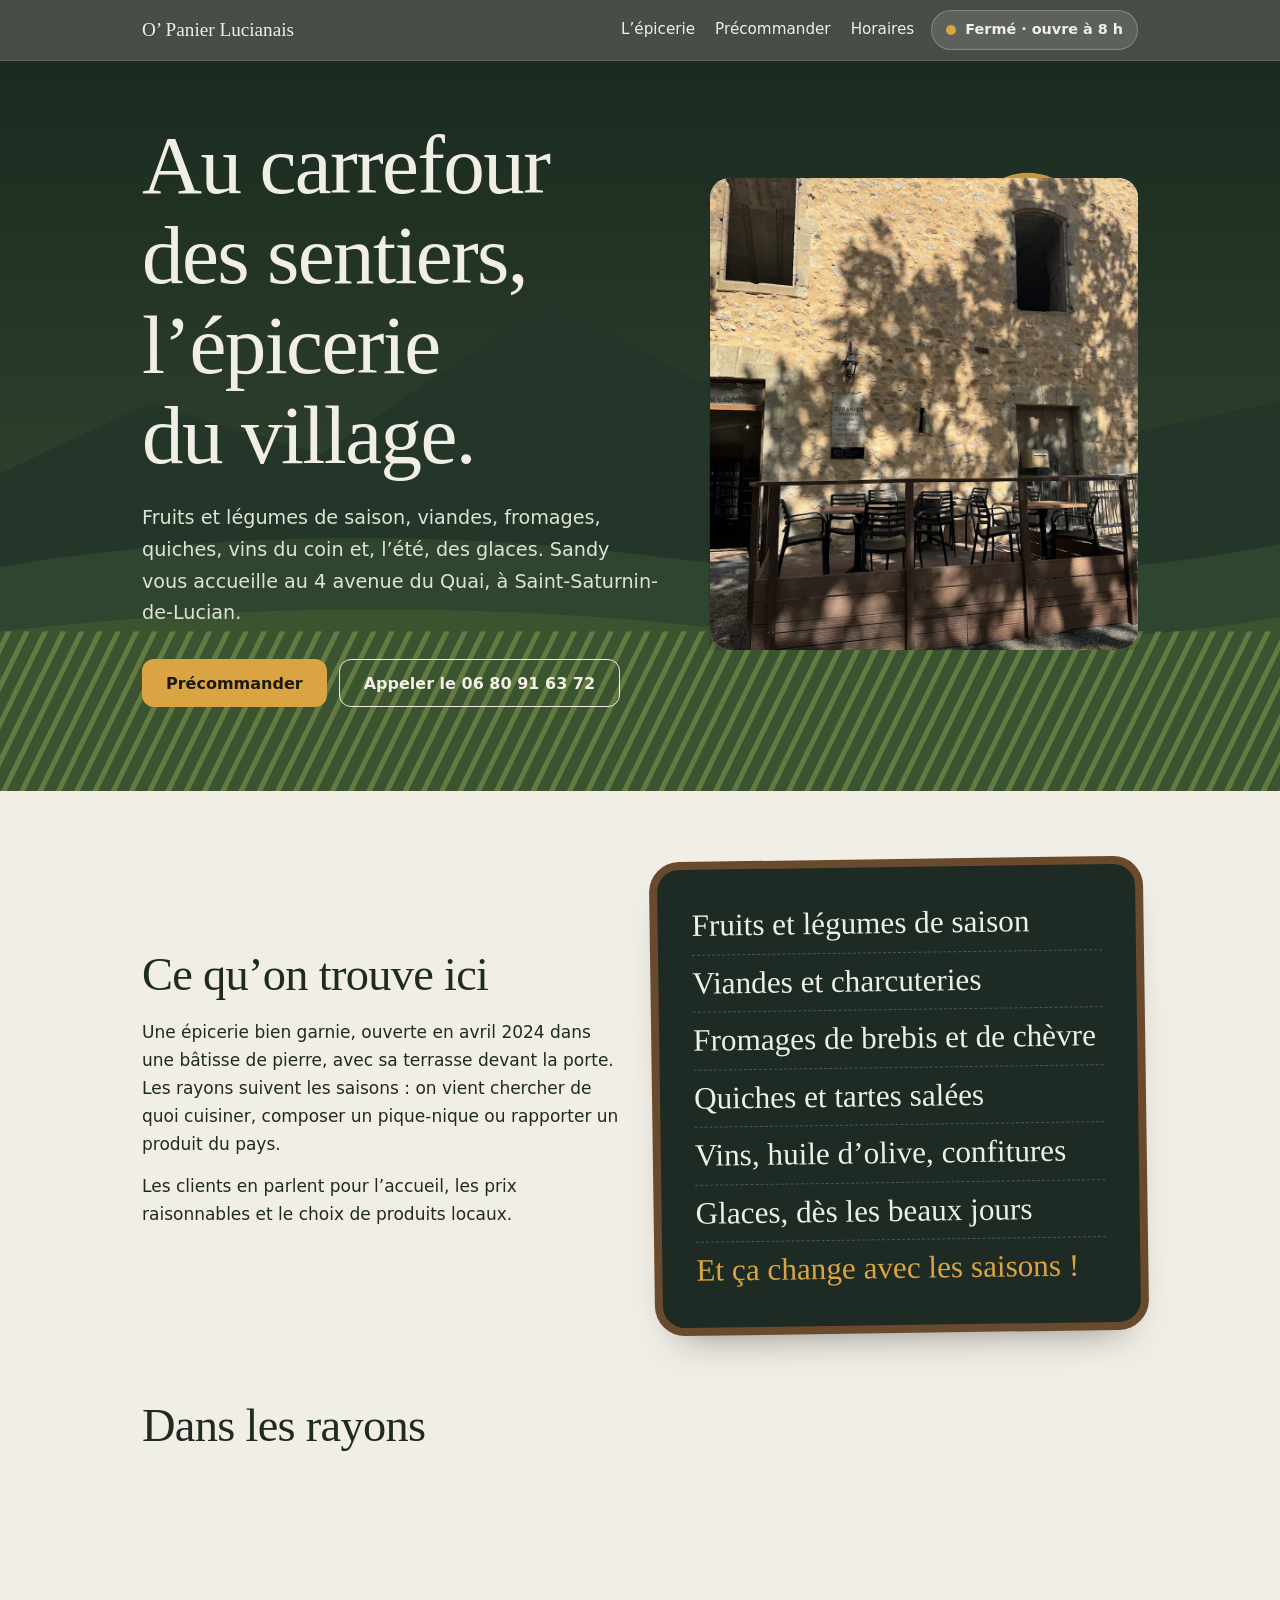
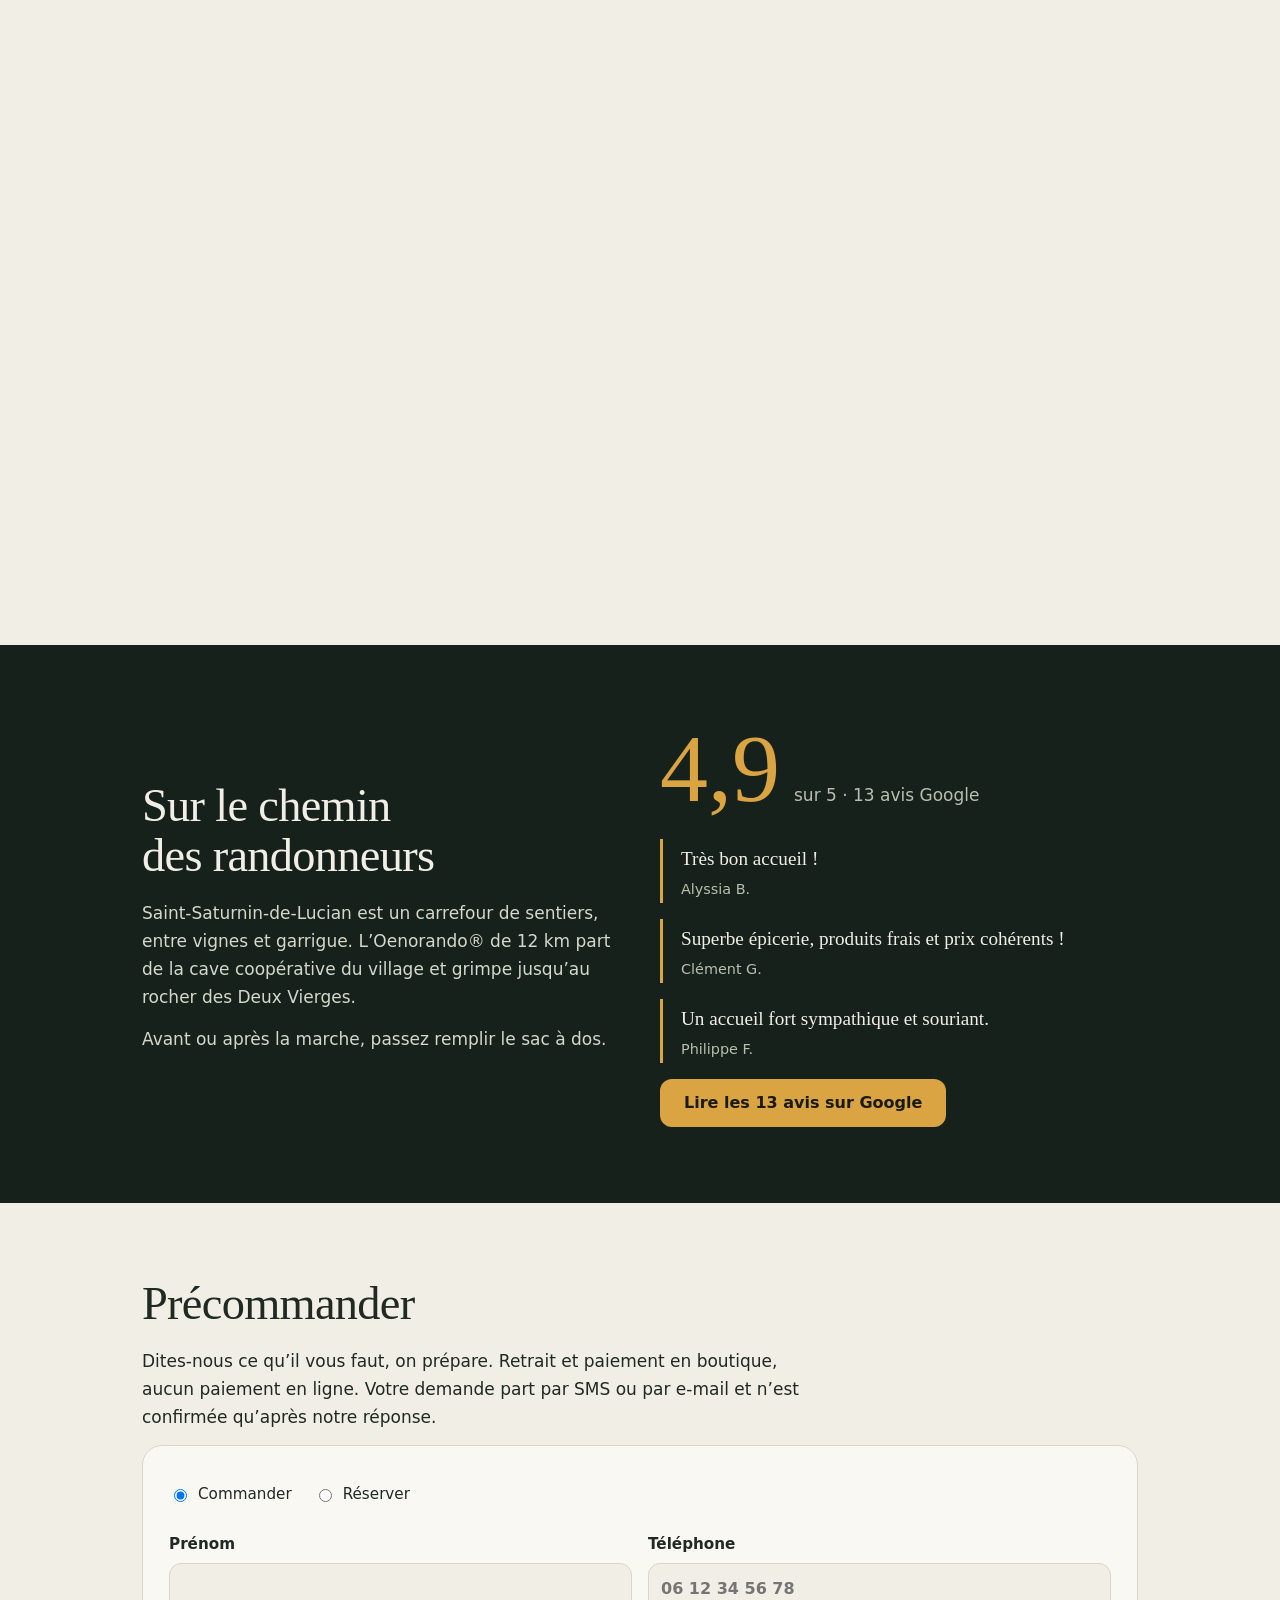
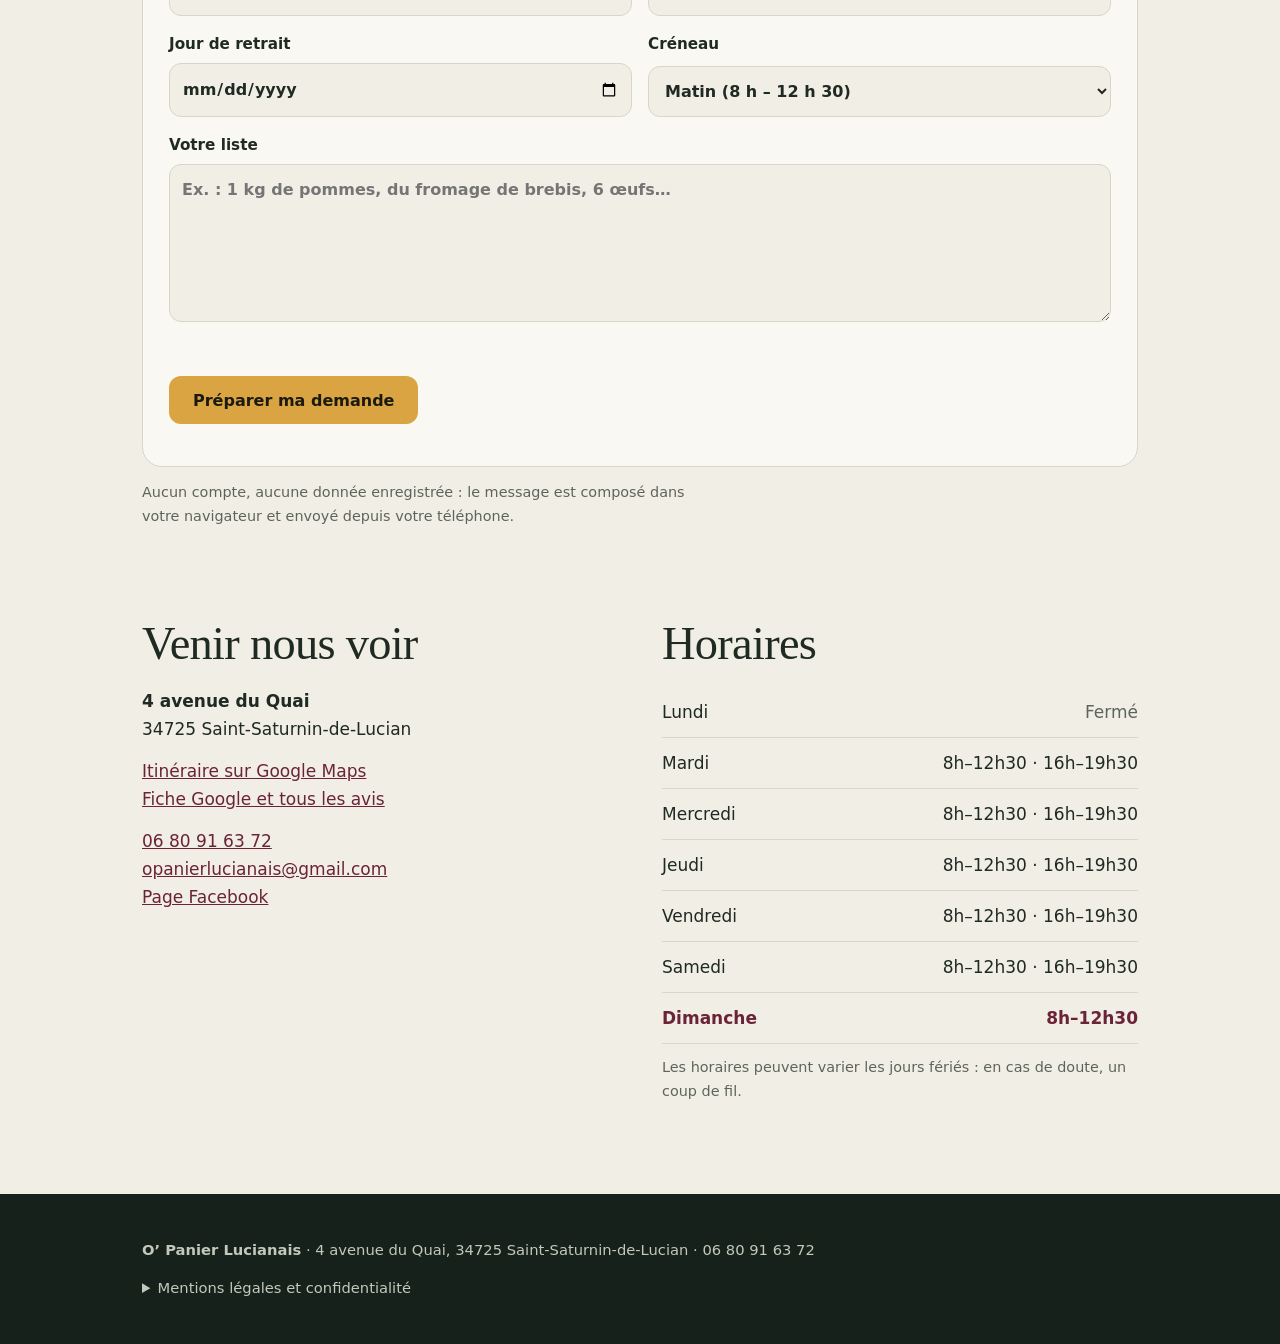
==== commit ea950efd: "Refonte v3 : vraies photos, animations Emil Kowalski/Apple, lien avis Google" ====
--- a/index.html
+++ b/index.html
@@ -6,67 +6,76 @@
 <meta http-equiv='Content-Security-Policy' content="default-src 'none'; img-src 'self' data:; style-src 'unsafe-inline' https://fonts.googleapis.com; font-src https://fonts.gstatic.com; script-src 'unsafe-inline'; base-uri 'none'; form-action 'none'">
 <meta name='referrer' content='no-referrer'>
 <meta name='theme-color' content='#17211b'>
-<meta name='description' content='Épicerie de village à Saint-Saturnin-de-Lucian (Hérault) : fruits et légumes de saison, charcuteries locales, glaces l’été. Ouvert du mardi au dimanche. 4 avenue du Quai.'>
+<meta name='description' content='Épicerie de village à Saint-Saturnin-de-Lucian (Hérault) : fruits et légumes de saison, viandes, fromages, quiches, vins et huile d’olive. Ouvert du mardi au dimanche. 4 avenue du Quai.'>
+<meta property='og:type' content='website'>
+<meta property='og:title' content='O’ Panier Lucianais – Épicerie de village'>
+<meta property='og:description' content='Au carrefour des sentiers, l’épicerie de Saint-Saturnin-de-Lucian. Produits frais, produits du coin.'>
+<meta property='og:image' content='https://camillepelissiercombescure34-cpu.github.io/o-panier-lucianais/photos/devanture.jpg'>
 <title>O’ Panier Lucianais – Épicerie à Saint-Saturnin-de-Lucian</title>
 <link rel='icon' href='data:image/svg+xml,%3Csvg xmlns=%27http://www.w3.org/2000/svg%27 viewBox=%270 0 100 100%27%3E%3Ctext y=%27.9em%27 font-size=%2790%27%3E🧺%3C/text%3E%3C/svg%3E'>
 <link rel='preconnect' href='https://fonts.gstatic.com' crossorigin>
 <link rel='stylesheet' href='https://fonts.googleapis.com/css2?family=Caveat:wght@500&family=Figtree:wght@400;500;600&family=Young+Serif&display=swap'>
-<script type='application/ld+json'>{"@context":"https://schema.org","@type":"GroceryStore","name":"O’ Panier Lucianais","telephone":"+33680916372","email":"opanierlucianais@gmail.com","address":{"@type":"PostalAddress","streetAddress":"4 avenue du Quai","postalCode":"34725","addressLocality":"Saint-Saturnin-de-Lucian","addressCountry":"FR"},"openingHours":["Tu-Sa 08:00-12:30","Tu-Sa 16:00-19:30","Su 08:00-12:30"]}</script>
+<script type='application/ld+json'>{"@context":"https://schema.org","@type":"GroceryStore","name":"O’ Panier Lucianais","image":"https://camillepelissiercombescure34-cpu.github.io/o-panier-lucianais/photos/devanture.jpg","telephone":"+33680916372","email":"opanierlucianais@gmail.com","hasMap":"https://www.google.com/maps?cid=11460607663176563930","address":{"@type":"PostalAddress","streetAddress":"4 avenue du Quai","postalCode":"34725","addressLocality":"Saint-Saturnin-de-Lucian","addressCountry":"FR"},"openingHours":["Tu-Sa 08:00-12:30","Tu-Sa 16:00-19:30","Su 08:00-12:30"]}</script>
 <style>
-:root{--ink:#17211b;--stone:#f1eee6;--gold:#d9a441;--wine:#6b2437;--slate:#1e2b24;--chalk:#eef0e6;--bg:#f1eee6;--card:#faf8f3;--text:#1f2a22;--muted:#5d655a;--line:#d9d5c8;--link:#6b2437;--serif:'Young Serif',Georgia,'Times New Roman',serif;--sans:'Figtree',system-ui,-apple-system,'Segoe UI',sans-serif;--hand:'Caveat','Bradley Hand','Segoe Print',cursive;color-scheme:light;padding-top:env(safe-area-inset-top,0px);padding-bottom:env(safe-area-inset-bottom,0px)}
+:root{--ink:#17211b;--stone:#f1eee6;--gold:#d9a441;--wine:#6b2437;--slate:#1e2b24;--chalk:#eef0e6;--bg:#f1eee6;--card:#faf8f3;--text:#1f2a22;--muted:#5d655a;--line:#d9d5c8;--link:#6b2437;--ease:cubic-bezier(.23,1,.32,1);--ease-io:cubic-bezier(.77,0,.175,1);--serif:'Young Serif',Georgia,'Times New Roman',serif;--sans:'Figtree',system-ui,-apple-system,'Segoe UI',sans-serif;--hand:'Caveat','Bradley Hand','Segoe Print',cursive;color-scheme:light}
 @media (prefers-color-scheme:dark){:root{--bg:#111812;--card:#1a251e;--text:#eceee4;--muted:#a3ab9c;--line:#2d3a31;--link:#e8a9ba;color-scheme:dark}}
 *{box-sizing:border-box}
-html{scroll-behavior:smooth;scroll-padding-top:16px;-webkit-text-size-adjust:100%}
-body{margin:0;background:var(--bg);color:var(--text);font:400 17px/1.65 var(--sans)}
-h1,h2,h3{font-family:var(--serif);font-weight:400;line-height:1.08;margin:0}
-h2{font-size:clamp(1.9rem,4.6vw,2.9rem);letter-spacing:-.01em;margin-bottom:18px}
-h3{font-size:1.25rem;margin-bottom:8px}
-p{margin:0 0 14px;max-width:62ch}
+html{scroll-behavior:smooth;scroll-padding-top:84px;-webkit-text-size-adjust:100%}
+body{margin:0;background:var(--bg);color:var(--text);font:400 17px/1.65 var(--sans);-webkit-font-smoothing:antialiased}
+h1,h2,h3{font-family:var(--serif);font-weight:400;line-height:1.08;margin:0;text-wrap:balance}
+h2{font-size:clamp(1.9rem,4.6vw,2.9rem);letter-spacing:-.015em;margin-bottom:18px}
+p{margin:0 0 14px;max-width:62ch;text-wrap:pretty}
 a{color:var(--link)}
 :focus-visible{outline:3px solid var(--gold);outline-offset:3px;border-radius:6px}
 .wrap{max-width:1040px;margin:0 auto;padding:0 22px}
-.hero{position:relative;background:var(--ink);color:var(--stone);overflow:hidden;background-size:cover;background-position:center}
+.top{position:sticky;top:0;z-index:20;padding-top:env(safe-area-inset-top,0px);background:rgba(23,33,27,.78);-webkit-backdrop-filter:blur(14px) saturate(1.3);backdrop-filter:blur(14px) saturate(1.3);border-bottom:1px solid rgba(241,238,230,.12);color:var(--stone)}
+.bar{display:flex;justify-content:space-between;align-items:center;gap:8px;flex-wrap:wrap;min-height:60px}
+.mark{font:400 1.2rem var(--serif);color:var(--stone);text-decoration:none;padding:10px 0}
+nav{display:flex;align-items:center;gap:2px;flex-wrap:wrap}
+nav a{color:var(--stone);text-decoration:none;display:inline-block;padding:13px 9px;font-weight:500;font-size:.95rem}
+.pill{display:inline-flex;align-items:center;gap:9px;min-height:40px;padding:0 14px;margin-left:6px;border-radius:999px;background:rgba(241,238,230,.12);border:1px solid rgba(241,238,230,.26);font-weight:600;font-size:.9rem;font-variant-numeric:tabular-nums;white-space:nowrap}
+.dot{width:10px;height:10px;border-radius:50%;background:#8a8f84;flex:none}
+.pill.open .dot{background:#8fd18f}
+.pill.closed .dot{background:var(--gold)}
+.hero{position:relative;background:var(--ink);color:var(--stone);overflow:hidden}
 .land{position:absolute;inset:0;width:100%;height:100%}
-.shade{position:absolute;inset:0;background:linear-gradient(180deg,rgba(23,33,27,.55),rgba(23,33,27,.15) 55%,rgba(23,33,27,.55))}
-.in{position:relative;padding:14px 22px 150px;max-width:1040px;margin:0 auto}
-.bar{display:flex;justify-content:space-between;align-items:center;gap:8px;flex-wrap:wrap;margin-bottom:76px}
-.mark{font:400 1.3rem var(--serif);color:var(--stone);text-decoration:none;padding:10px 0}
-nav a{color:var(--stone);text-decoration:none;display:inline-block;padding:13px 9px;font-weight:500;font-size:.95rem}
-nav a:hover{color:var(--gold)}
-.hero h1{font-size:clamp(2.6rem,8.4vw,5.6rem);letter-spacing:-.02em;max-width:13ch;margin-bottom:22px}
+.hin{position:relative;max-width:1040px;margin:0 auto;padding:60px 22px 84px;display:grid;grid-template-columns:1.1fr .9fr;gap:44px;align-items:center}
+@media (max-width:820px){.hin{grid-template-columns:1fr;padding:36px 22px 56px;gap:30px}}
+.hero h1{font-size:clamp(2.6rem,7.6vw,5.2rem);letter-spacing:-.02em;margin-bottom:22px}
 .lead{font-size:1.2rem;max-width:34em;color:#dfe2d6}
 .cta{display:flex;gap:12px;flex-wrap:wrap;align-items:center;margin-top:30px}
-.btn{display:inline-flex;align-items:center;justify-content:center;min-height:48px;padding:0 24px;border-radius:12px;background:var(--gold);color:#1a1a10;font:600 1rem var(--sans);border:0;text-decoration:none;cursor:pointer;transition:transform 150ms ease-out,background-color 150ms ease-out,opacity 150ms ease-out}
-.btn:hover{background:#e4b457}
-.btn:active:not([disabled]){transform:scale(.97)}
+.btn{display:inline-flex;align-items:center;justify-content:center;min-height:48px;padding:0 24px;border-radius:12px;background:var(--gold);color:#1a1a10;font:600 1rem var(--sans);border:0;text-decoration:none;cursor:pointer;transition:transform 160ms var(--ease),background-color 160ms ease,opacity 160ms ease}
+.btn:active:not([disabled]){transform:scale(.97);transition-duration:100ms}
 .btn[disabled]{opacity:.55;cursor:not-allowed}
 .btn.ghost{background:transparent;color:inherit;border:1.5px solid currentColor}
-.btn.ghost:hover{background:rgba(127,127,127,.14)}
-.pill{display:inline-flex;align-items:center;gap:9px;min-height:44px;padding:0 16px;border-radius:999px;background:rgba(241,238,230,.12);border:1px solid rgba(241,238,230,.28);font-weight:600;font-size:.95rem;font-variant-numeric:tabular-nums}
-.dot{width:10px;height:10px;border-radius:50%;background:#8a8f84}
-.pill.open .dot{background:#8fd18f}
-.pill.closed .dot{background:var(--gold)}
-.rv{opacity:0;transform:translateY(14px);animation:up 450ms ease-out forwards}
-.rv.d1{animation-delay:90ms}.rv.d2{animation-delay:180ms}.rv.d3{animation-delay:270ms}
-@keyframes up{to{opacity:1;transform:none}}
+@media (hover:hover) and (pointer:fine){.btn:hover{background:#e4b457}.btn.ghost:hover{background:rgba(127,127,127,.16)}nav a:hover{color:var(--gold)}.gal figure:hover img,.hphoto:hover img{transform:scale(1.035)}}
+.rv{animation:up 320ms var(--ease) both}
+.rv.d1{animation-delay:60ms}.rv.d2{animation-delay:120ms}.rv.d3{animation-delay:180ms}
+@keyframes up{from{opacity:0;transform:translateY(8px)}to{opacity:1;transform:none}}
+figure{margin:0}
+.pic{position:relative;overflow:hidden;border-radius:20px;background:var(--line)}
+.pic img{width:100%;height:100%;object-fit:cover;display:block;transition:transform 500ms var(--ease)}
+.js .pic{clip-path:inset(0 0 100% 0)}
+.js .pic.on{clip-path:inset(0);transition:clip-path 800ms var(--ease-io)}
+.hphoto{aspect-ratio:4/4.4;box-shadow:0 30px 60px -24px rgba(0,0,0,.65)}
+.pic figcaption{position:absolute;left:0;right:0;bottom:0;padding:34px 16px 12px;background:linear-gradient(transparent,rgba(10,16,12,.72));color:#f4f1e8;font-weight:500;font-size:.92rem}
 section{padding:76px 0}
 .cols{display:grid;grid-template-columns:repeat(auto-fit,minmax(300px,1fr));gap:40px;align-items:center}
-.slate{background:var(--slate);color:var(--chalk);border-radius:22px;padding:30px 34px;transform:rotate(-.8deg);box-shadow:0 0 0 8px #6a4a2c,0 22px 40px -18px rgba(0,0,0,.5)}
+.slate{background:var(--slate);color:var(--chalk);border-radius:22px;padding:28px 34px;transform:rotate(-.8deg);box-shadow:0 0 0 8px #6a4a2c,0 22px 40px -18px rgba(0,0,0,.5)}
 .slate ul{list-style:none;margin:0;padding:0}
-.slate li{font:500 clamp(1.5rem,4.4vw,2.05rem)/1.35 var(--hand);padding:9px 0;border-bottom:1px dashed rgba(238,240,230,.22)}
+.slate li{font:500 clamp(1.45rem,4.2vw,1.95rem)/1.3 var(--hand);padding:8px 0;border-bottom:1px dashed rgba(238,240,230,.22)}
 .slate li:last-child{border:0;color:var(--gold)}
-.gal{display:grid;gap:12px;grid-template-columns:repeat(auto-fill,minmax(250px,1fr))}
-.gal figure{margin:0;border-radius:16px;overflow:hidden;aspect-ratio:4/3;background:var(--line)}
-.gal img{width:100%;height:100%;object-fit:cover;display:block}
-@media (min-width:760px){.gal figure:first-child{grid-column:span 2;grid-row:span 2;aspect-ratio:auto}}
+.gal{display:grid;gap:14px;grid-template-columns:repeat(auto-fit,minmax(230px,1fr))}
+.gal .pic{aspect-ratio:3/4}
+.gal .pic.wide{aspect-ratio:4/3}
+@media (min-width:760px){.gal .pic.wide{grid-column:span 2}}
 .band{background:var(--ink);color:var(--stone)}
 .band p{color:#d4d8cb}
-.rate{display:flex;align-items:baseline;gap:14px;flex-wrap:wrap;margin-bottom:28px}
+.rate{display:flex;align-items:baseline;gap:14px;flex-wrap:wrap;margin-bottom:22px}
 .rate b{font:400 clamp(3.6rem,12vw,6rem)/1 var(--serif);color:var(--gold)}
-.rate span{color:var(--muted)}
-.quotes{display:grid;gap:16px;grid-template-columns:repeat(auto-fit,minmax(240px,1fr))}
-blockquote{margin:0;padding:6px 0 6px 18px;border-left:3px solid var(--gold);font:400 1.2rem/1.45 var(--serif)}
-blockquote small{display:block;margin-top:8px;font:500 .9rem var(--sans);color:var(--muted)}
+.rate span{color:#b9bfae}
+blockquote{margin:0 0 16px;padding:6px 0 6px 18px;border-left:3px solid var(--gold);font:400 1.2rem/1.45 var(--serif)}
+blockquote small{display:block;margin-top:8px;font:500 .9rem var(--sans);color:#b9bfae}
 form{display:grid;gap:16px;background:var(--card);border:1px solid var(--line);border-radius:20px;padding:26px}
 label{display:grid;gap:6px;font-weight:600;font-size:.95rem}
 input,select,textarea{font:inherit;font-size:16px;color:var(--text);background:var(--bg);border:1.5px solid var(--line);border-radius:12px;padding:12px;width:100%;min-height:48px}
@@ -75,7 +84,7 @@
 .radios label{display:flex;align-items:center;gap:8px;font-weight:500;min-height:44px}
 .radios input{width:auto;min-height:0}
 .err{color:var(--link);font-weight:600;min-height:1.3em}
-.result{display:none;background:var(--bg);border:1.5px dashed var(--muted);border-radius:14px;padding:16px;white-space:pre-wrap;word-break:break-word;transform-origin:top left;animation:pop 200ms ease-out}
+.result{display:none;background:var(--bg);border:1.5px dashed var(--muted);border-radius:14px;padding:16px;white-space:pre-wrap;word-break:break-word;transform-origin:top left;animation:pop 200ms var(--ease)}
 @keyframes pop{from{opacity:0;transform:scale(.95)}to{opacity:1;transform:none}}
 .acts{display:flex;gap:10px;flex-wrap:wrap}
 .acts .btn.ghost{color:var(--text)}
@@ -85,41 +94,57 @@
 .hours li{display:flex;justify-content:space-between;gap:14px;padding:11px 0;border-bottom:1px solid var(--line)}
 .hours li.today{font-weight:600;color:var(--link)}
 .hours em{font-style:normal;color:var(--muted)}
-footer{background:var(--ink);color:#c3c8ba;padding:44px 0;font-size:.92rem}
+footer{background:var(--ink);color:#c3c8ba;padding:44px 0 calc(44px + env(safe-area-inset-bottom,0px));font-size:.92rem}
 footer a{color:var(--gold)}
 footer p{max-width:75ch}
-@media (prefers-reduced-motion:reduce){html{scroll-behavior:auto}.rv{animation:none;opacity:1;transform:none}.btn,.result{transition:none;animation:none}}
+@media (prefers-reduced-motion:reduce){html{scroll-behavior:auto}.rv{animation:none}.js .pic{clip-path:none;opacity:0}.js .pic.on{opacity:1;transition:opacity 200ms ease}.pic img,.btn{transition:none}.result{animation:none}}
 </style>
 </head>
 <body>
-<header class='hero' id='hero'>
-<svg class='land' viewBox='0 0 1200 640' preserveAspectRatio='xMidYMax slice' aria-hidden='true'><defs><linearGradient id='sky' x1='0' y1='0' x2='0' y2='1'><stop offset='0' stop-color='#1a2a20'/><stop offset='1' stop-color='#3b4e35'/></linearGradient><pattern id='vn' width='16' height='70' patternUnits='userSpaceOnUse' patternTransform='skewX(-26)'><rect width='5' height='70' fill='#8da055'/></pattern></defs><rect width='1200' height='640' fill='url(#sky)'/><circle cx='940' cy='170' r='52' fill='#d9a441' opacity='.92'/><path d='M0 380L170 300 320 345 520 210 650 280 830 240 1010 330 1200 290V640H0Z' fill='#243629'/><path d='M0 450Q300 395 620 435T1200 415V640H0Z' fill='#2f4530'/><path d='M0 505Q330 462 650 495T1200 480V640H0Z' fill='#3a5430'/><rect y='500' width='1200' height='140' fill='url(#vn)' opacity='.5'/></svg>
-<div class='shade'></div>
-<div class='in'>
-<div class='bar'><a class='mark' href='#hero'>O’ Panier Lucianais</a><nav><a href='#ardoise'>L’épicerie</a><a href='#commander'>Précommander</a><a href='#infos'>Horaires</a></nav></div>
+<header class='top'><div class='wrap bar'>
+<a class='mark' href='#hero'>O’ Panier Lucianais</a>
+<nav><a href='#ardoise'>L’épicerie</a><a href='#commander'>Précommander</a><a href='#infos'>Horaires</a><span class='pill' id='st'><i class='dot'></i><span id='stt'>Horaires</span></span></nav>
+</div></header>
+
+<section class='hero' id='hero' style='padding:0'>
+<svg class='land' viewBox='0 0 1200 640' preserveAspectRatio='xMidYMax slice' aria-hidden='true'><defs><linearGradient id='sky' x1='0' y1='0' x2='0' y2='1'><stop offset='0' stop-color='#1a2a20'/><stop offset='1' stop-color='#3b4e35'/></linearGradient><pattern id='vn' width='16' height='70' patternUnits='userSpaceOnUse' patternTransform='skewX(-26)'><rect width='5' height='70' fill='#8da055'/></pattern></defs><rect width='1200' height='640' fill='url(#sky)'/><circle cx='940' cy='150' r='52' fill='#d9a441' opacity='.9'/><path d='M0 380L170 300 320 345 520 210 650 280 830 240 1010 330 1200 290V640H0Z' fill='#243629'/><path d='M0 450Q300 395 620 435T1200 415V640H0Z' fill='#2f4530'/><path d='M0 505Q330 462 650 495T1200 480V640H0Z' fill='#3a5430'/><rect y='500' width='1200' height='140' fill='url(#vn)' opacity='.5'/></svg>
+<div class='hin'>
+<div>
 <h1 class='rv'>Au carrefour des sentiers, l’épicerie du village.</h1>
-<p class='lead rv d1'>Fruits et légumes de saison, charcuteries du coin et, l’été, des glaces. Sandy vous accueille au 4 avenue du Quai, au cœur de Saint-Saturnin-de-Lucian.</p>
-<div class='cta rv d2'><a class='btn' href='#commander'>Précommander</a><a class='btn ghost' href='tel:+33680916372'>Appeler le 06 80 91 63 72</a><span class='pill' id='st'><i class='dot'></i><span id='stt'>Voir les horaires</span></span></div>
-</div>
-</header>
+<p class='lead rv d1'>Fruits et légumes de saison, viandes, fromages, quiches, vins du coin et, l’été, des glaces. Sandy vous accueille au 4 avenue du Quai, à Saint-Saturnin-de-Lucian.</p>
+<div class='cta rv d2'><a class='btn' href='#commander'>Précommander</a><a class='btn ghost' href='tel:+33680916372'>Appeler le 06 80 91 63 72</a></div>
+</div>
+<figure class='pic hphoto rv d3' id='hp'><img id='hi' src='photos/devanture.jpg' width='1400' height='1050' alt='Façade en pierre de l’épicerie, avec sa porte en bois, son panneau et sa terrasse à l’ombre des arbres' fetchpriority='high'></figure>
+</div>
+</section>
 
 <main>
 <section id='ardoise'><div class='wrap cols'>
 <div>
 <h2>Ce qu’on trouve ici</h2>
-<p>Une petite épicerie bien garnie, ouverte en avril 2024 sur la route des randonneurs. Les rayons suivent les saisons : on vient chercher de quoi cuisiner, composer un pique-nique ou rapporter un produit du pays.</p>
+<p>Une épicerie bien garnie, ouverte en avril 2024 dans une bâtisse de pierre, avec sa terrasse devant la porte. Les rayons suivent les saisons : on vient chercher de quoi cuisiner, composer un pique-nique ou rapporter un produit du pays.</p>
 <p>Les clients en parlent pour l’accueil, les prix raisonnables et le choix de produits locaux.</p>
 </div>
 <div class='slate' aria-label='Ardoise des produits'><ul>
 <li>Fruits et légumes de saison</li>
-<li>Charcuteries locales</li>
-<li>Produits du coin</li>
+<li>Viandes et charcuteries</li>
+<li>Fromages de brebis et de chèvre</li>
+<li>Quiches et tartes salées</li>
+<li>Vins, huile d’olive, confitures</li>
 <li>Glaces, dès les beaux jours</li>
 <li>Et ça change avec les saisons !</li>
 </ul></div>
 </div></section>
 
-<section id='photos' hidden style='padding-top:0'><div class='wrap'><div class='gal' id='gal'></div></div></section>
+<section id='rayons' style='padding-top:0'><div class='wrap'>
+<h2>Dans les rayons</h2>
+<div class='gal' id='gal'>
+<figure class='pic wide'><img src='photos/fromage-berger.jpg' width='1400' height='1050' loading='lazy' decoding='async' alt='La tartine du Berger, fromage au lait cru de brebis, origine Aveyron'><figcaption>Fromage de brebis d’Aveyron</figcaption></figure>
+<figure class='pic'><img src='photos/boeuf.jpg' width='1000' height='1334' loading='lazy' decoding='async' alt='Côte de bœuf persillée, conditionnée sous vide'><figcaption>Côte de bœuf</figcaption></figure>
+<figure class='pic'><img src='photos/chevre.jpg' width='1000' height='1334' loading='lazy' decoding='async' alt='Deux petits fromages de chèvre frais sur une ardoise, avec des noix et des fleurs jaunes'><figcaption>Fromages de chèvre</figcaption></figure>
+<figure class='pic'><img src='photos/quiche.jpg' width='1000' height='1334' loading='lazy' decoding='async' alt='Quiche dorée au fromage'><figcaption>Quiche</figcaption></figure>
+</div>
+</div></section>
 
 <section class='band'><div class='wrap cols'>
 <div>
@@ -129,11 +154,10 @@
 </div>
 <div>
 <div class='rate'><b>4,9</b><span>sur 5 · 13 avis Google</span></div>
-<div class='quotes' style='grid-template-columns:1fr'>
 <blockquote>Très bon accueil !<small>Alyssia B.</small></blockquote>
 <blockquote>Superbe épicerie, produits frais et prix cohérents !<small>Clément G.</small></blockquote>
 <blockquote>Un accueil fort sympathique et souriant.<small>Philippe F.</small></blockquote>
-</div>
+<a class='btn' href='https://www.google.com/maps?cid=11460607663176563930' target='_blank' rel='noopener noreferrer'>Lire les 13 avis sur Google</a>
 </div>
 </div></section>
 
@@ -153,7 +177,7 @@
 <label>Jour de retrait<input id='jour' type='date' required></label>
 <label>Créneau<select id='cren'><option value='m'>Matin (8 h – 12 h 30)</option><option value='a'>Après-midi (16 h – 19 h 30)</option></select></label>
 </div>
-<label>Votre liste<textarea id='liste' rows='5' maxlength='600' required placeholder='Ex. : 1 kg de pommes, du saucisson, 6 œufs…'></textarea></label>
+<label>Votre liste<textarea id='liste' rows='5' maxlength='600' required placeholder='Ex. : 1 kg de pommes, du fromage de brebis, 6 œufs…'></textarea></label>
 <div class='err' id='err' role='alert'></div>
 <div><button class='btn' id='go' type='submit'>Préparer ma demande</button></div>
 <div class='result' id='res' aria-live='polite'></div>
@@ -166,7 +190,7 @@
 <div>
 <h2>Venir nous voir</h2>
 <p><strong>4 avenue du Quai</strong><br>34725 Saint-Saturnin-de-Lucian</p>
-<p><a href='https://www.google.com/maps/search/?api=1&amp;query=4+Av.+du+Quai+34725+Saint-Saturnin-de-Lucian' target='_blank' rel='noopener noreferrer'>Itinéraire sur Google Maps</a></p>
+<p><a href='https://www.google.com/maps/search/?api=1&amp;query=4+Av.+du+Quai+34725+Saint-Saturnin-de-Lucian' target='_blank' rel='noopener noreferrer'>Itinéraire sur Google Maps</a><br><a href='https://www.google.com/maps?cid=11460607663176563930' target='_blank' rel='noopener noreferrer'>Fiche Google et tous les avis</a></p>
 <p><a href='tel:+33680916372'>06 80 91 63 72</a><br><a href='mailto:opanierlucianais@gmail.com'>opanierlucianais@gmail.com</a><br><a href='https://www.facebook.com/people/O-Panier-Lucianais/61557655047059/' target='_blank' rel='noopener noreferrer'>Page Facebook</a></p>
 </div>
 <div>
@@ -196,6 +220,7 @@
 (function(){
 'use strict';
 var $=function(i){return document.getElementById(i)};
+document.documentElement.className='js';
 var DAYS=['dimanche','lundi','mardi','mercredi','jeudi','vendredi','samedi'];
 var AM=[480,750],PM=[960,1170];
 var H={0:[AM],1:[],2:[AM,PM],3:[AM,PM],4:[AM,PM],5:[AM,PM],6:[AM,PM]};
@@ -204,9 +229,17 @@
 function status(n){var s=H[n.d],i;for(i=0;i<s.length;i++){if(n.m>=s[i][0]&&n.m<s[i][1])return {open:true,txt:'Ouvert · jusqu’à '+fmt(s[i][1])}}for(i=0;i<s.length;i++){if(n.m<s[i][0])return {open:false,txt:'Fermé · ouvre à '+fmt(s[i][0])}}for(i=1;i<=7;i++){var d=(n.d+i)%7;if(H[d].length)return {open:false,txt:'Fermé · ouvre '+(i===1?'demain':DAYS[d])+' à '+fmt(H[d][0][0])}}return null}
 try{var now=paris(),st=status(now);if(st){$('st').className='pill '+(st.open?'open':'closed');$('stt').textContent=st.txt}$('d'+now.d).className='today'}catch(e){}
 
-var PH=[['devanture.jpg','Devanture de l’épicerie, avenue du Quai'],['rayons.jpg','Les rayons de fruits et légumes'],['produits.jpg','Charcuteries et produits locaux'],['sandy.jpg','L’accueil au comptoir'],['village.jpg','Saint-Saturnin-de-Lucian et ses vignes']];
-PH.forEach(function(p){var im=new Image();im.onload=function(){var fg=document.createElement('figure');im.alt=p[1];fg.appendChild(im);$('gal').appendChild(fg);$('photos').hidden=false};im.src='photos/'+p[0]});
-var hi=new Image();hi.onload=function(){$('hero').style.backgroundImage='url(photos/hero.jpg)'};hi.src='photos/hero.jpg';
+var io=null;
+if('IntersectionObserver' in window){io=new IntersectionObserver(function(es){es.forEach(function(e){if(e.isIntersecting){e.target.classList.add('on');io.unobserve(e.target)}})},{rootMargin:'0px 0px -80px 0px',threshold:.08})}
+function reveal(el){if(io)io.observe(el);else el.classList.add('on')}
+var hp=$('hp');
+function heroGo(){setTimeout(function(){hp.classList.add('on')},120)}
+var hi=$('hi');
+if(hi.complete&&hi.naturalWidth>0)heroGo();else{hi.addEventListener('load',heroGo);hi.addEventListener('error',function(){hp.remove()})}
+var g=$('gal');
+Array.prototype.forEach.call(g.querySelectorAll('figure'),function(fg){var im=fg.querySelector('img');if(im.complete&&im.naturalWidth===0){fg.remove();return}im.addEventListener('error',function(){fg.remove()});reveal(fg)});
+var OPT=[['boutique.jpg','Intérieur de l’épicerie : voutes anciennes, carreaux de ciment, rayons en bois, vins et huile d’olive','Dans la boutique',true],['porc.jpg','Côte de porc conditionnée sous vide','Côte de porc',false],['tarte-oignon.jpg','Tartelette à l’oignon et aux anchois','Tartelette oignon et anchois',false]];
+OPT.forEach(function(p){var im=new Image();im.onload=function(){var fg=document.createElement('figure');fg.className='pic'+(im.naturalWidth>im.naturalHeight?' wide':'');im.alt=p[1];im.loading='lazy';im.decoding='async';fg.appendChild(im);var c=document.createElement('figcaption');c.textContent=p[2];fg.appendChild(c);if(p[3])g.insertBefore(fg,g.firstChild);else g.appendChild(fg);reveal(fg)};im.src='photos/'+p[0]});
 
 var f=$('f'),err=$('err'),res=$('res'),acts=$('actions'),go=$('go'),last=0,NL=String.fromCharCode(10);
 var d0=new Date();d0.setMinutes(d0.getMinutes()-d0.getTimezoneOffset());
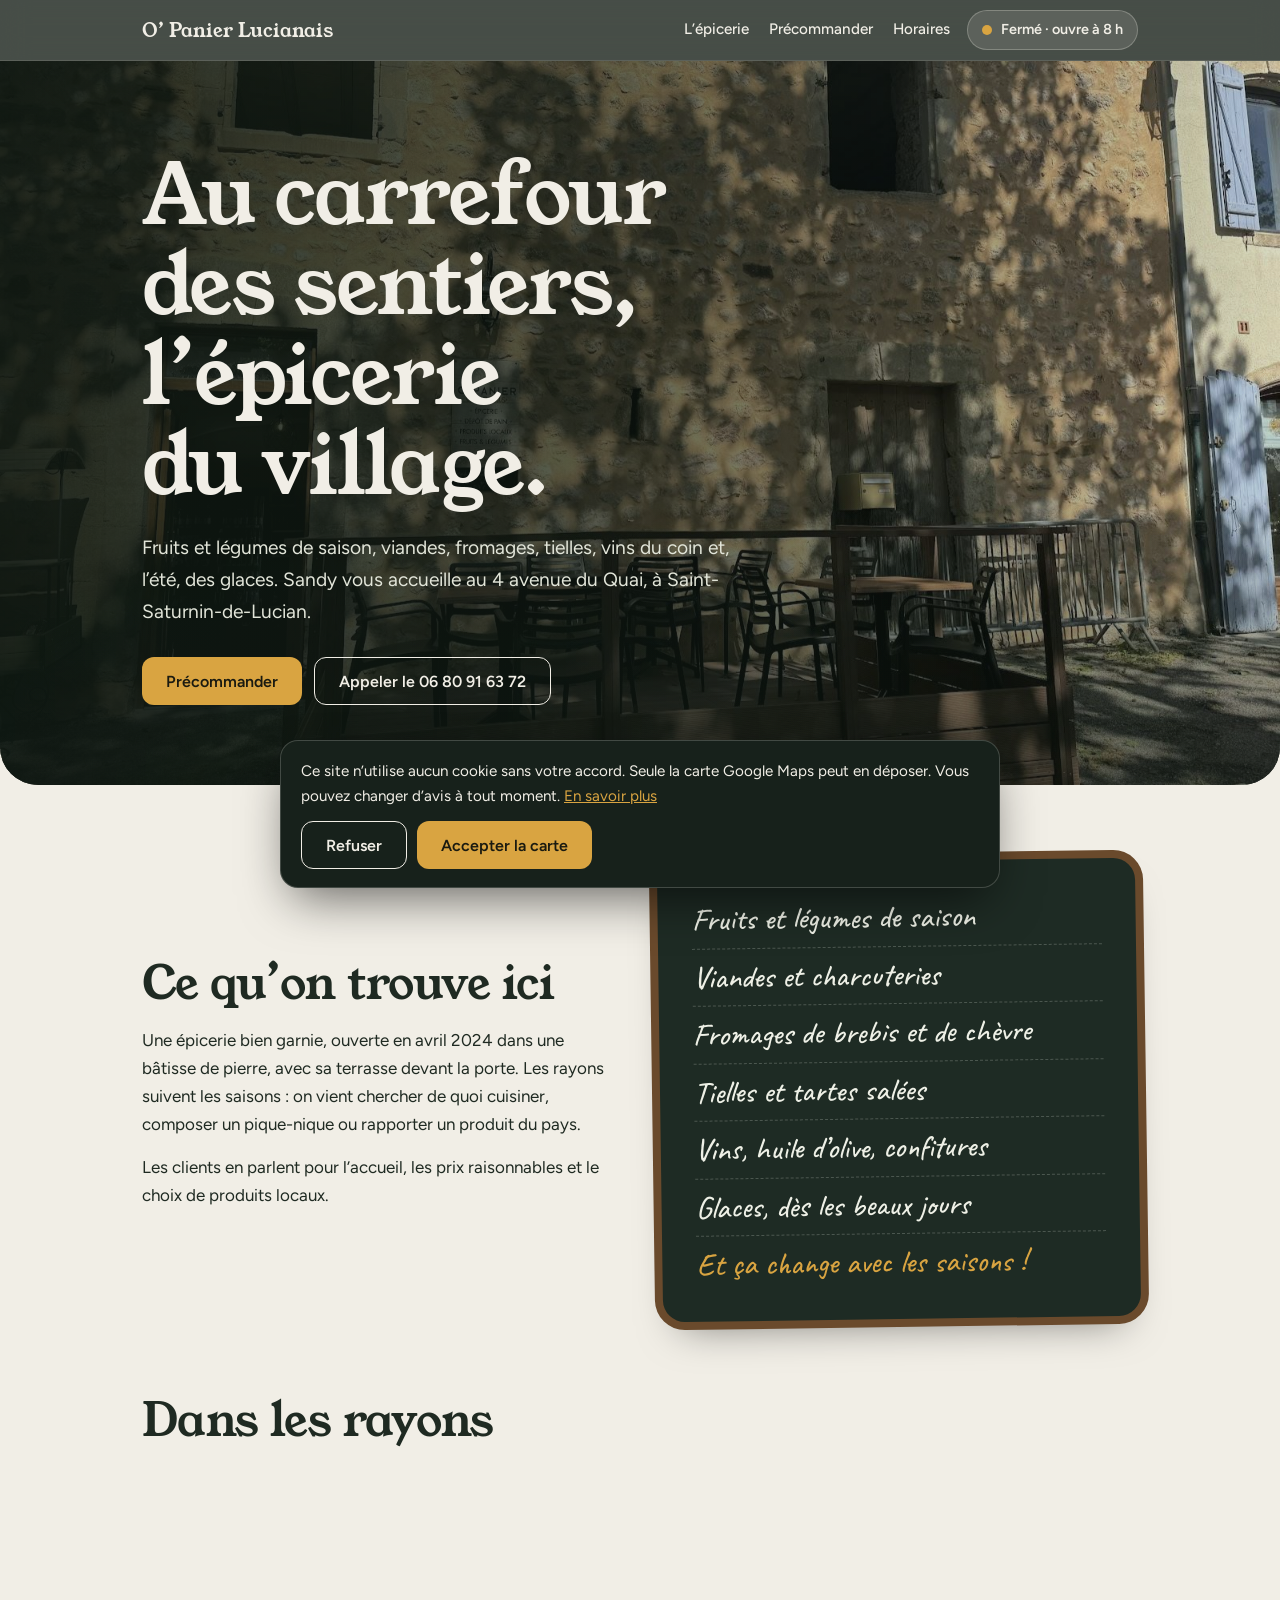
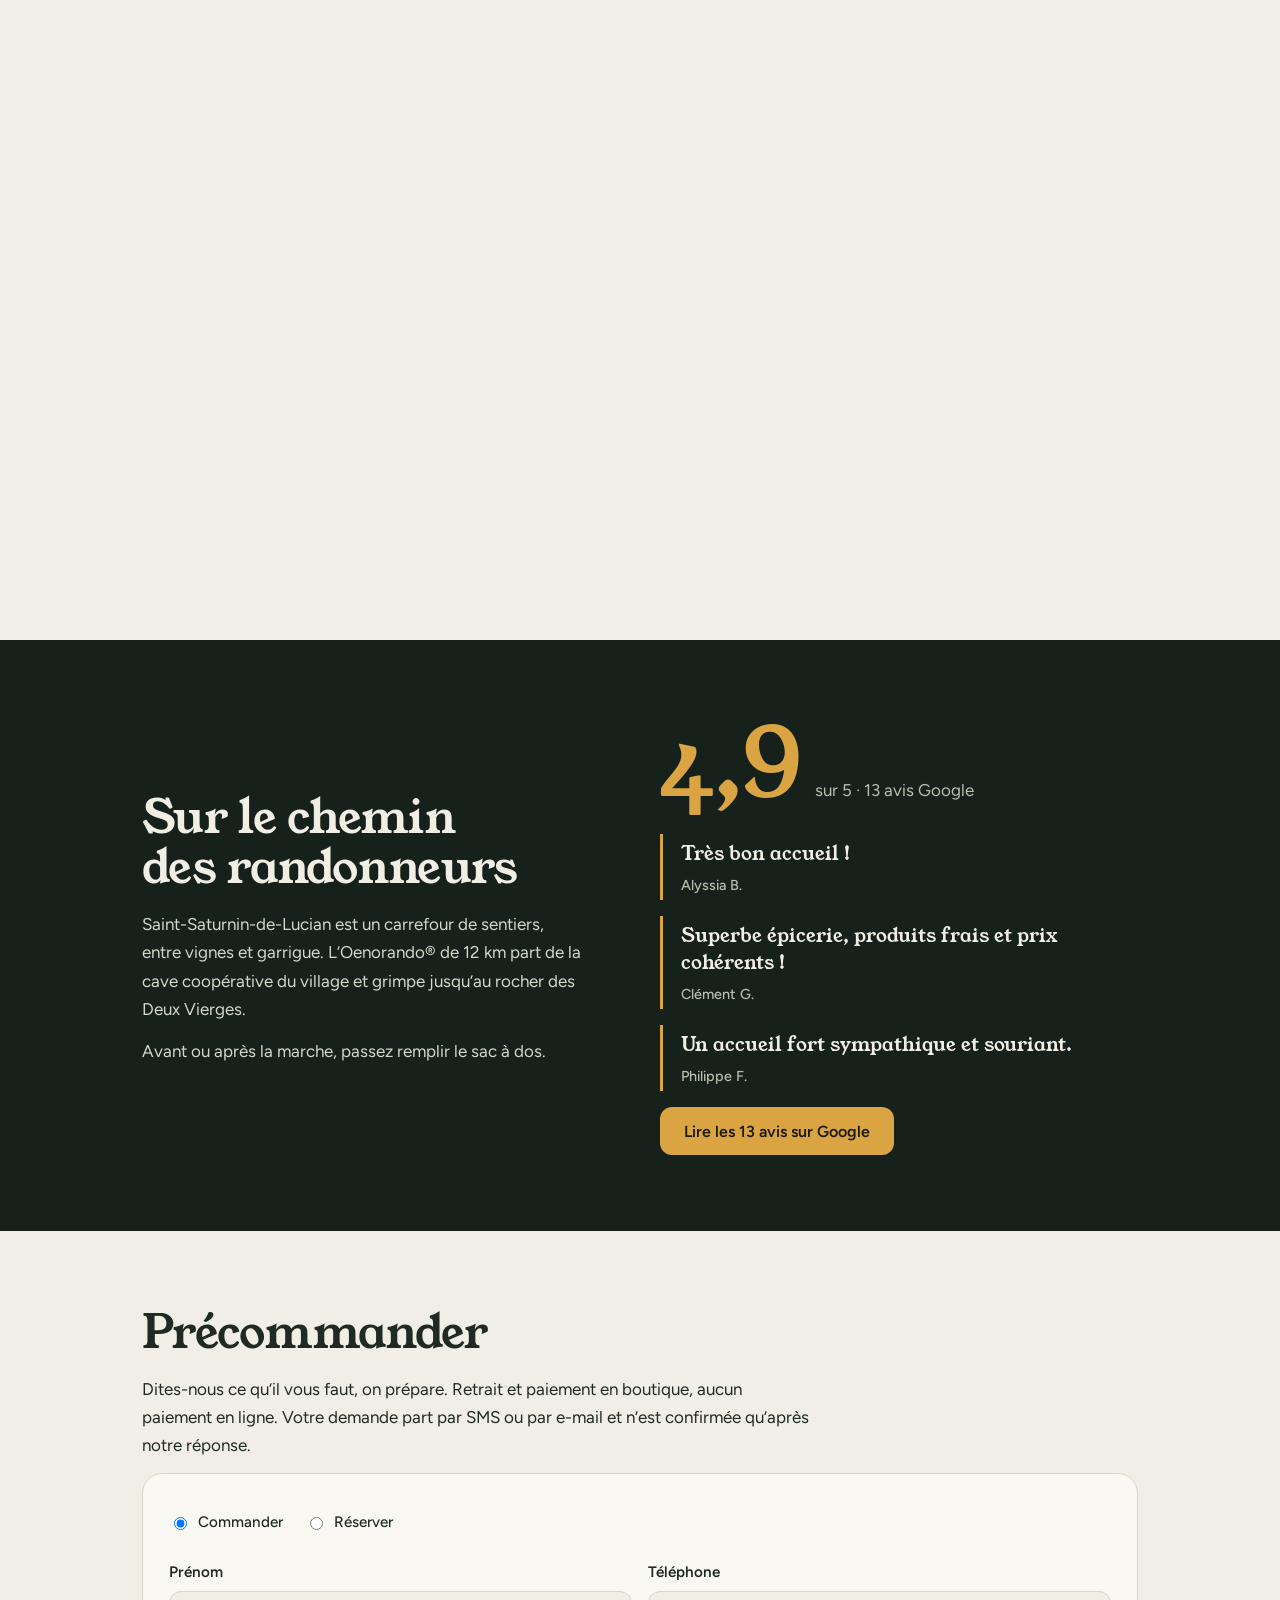
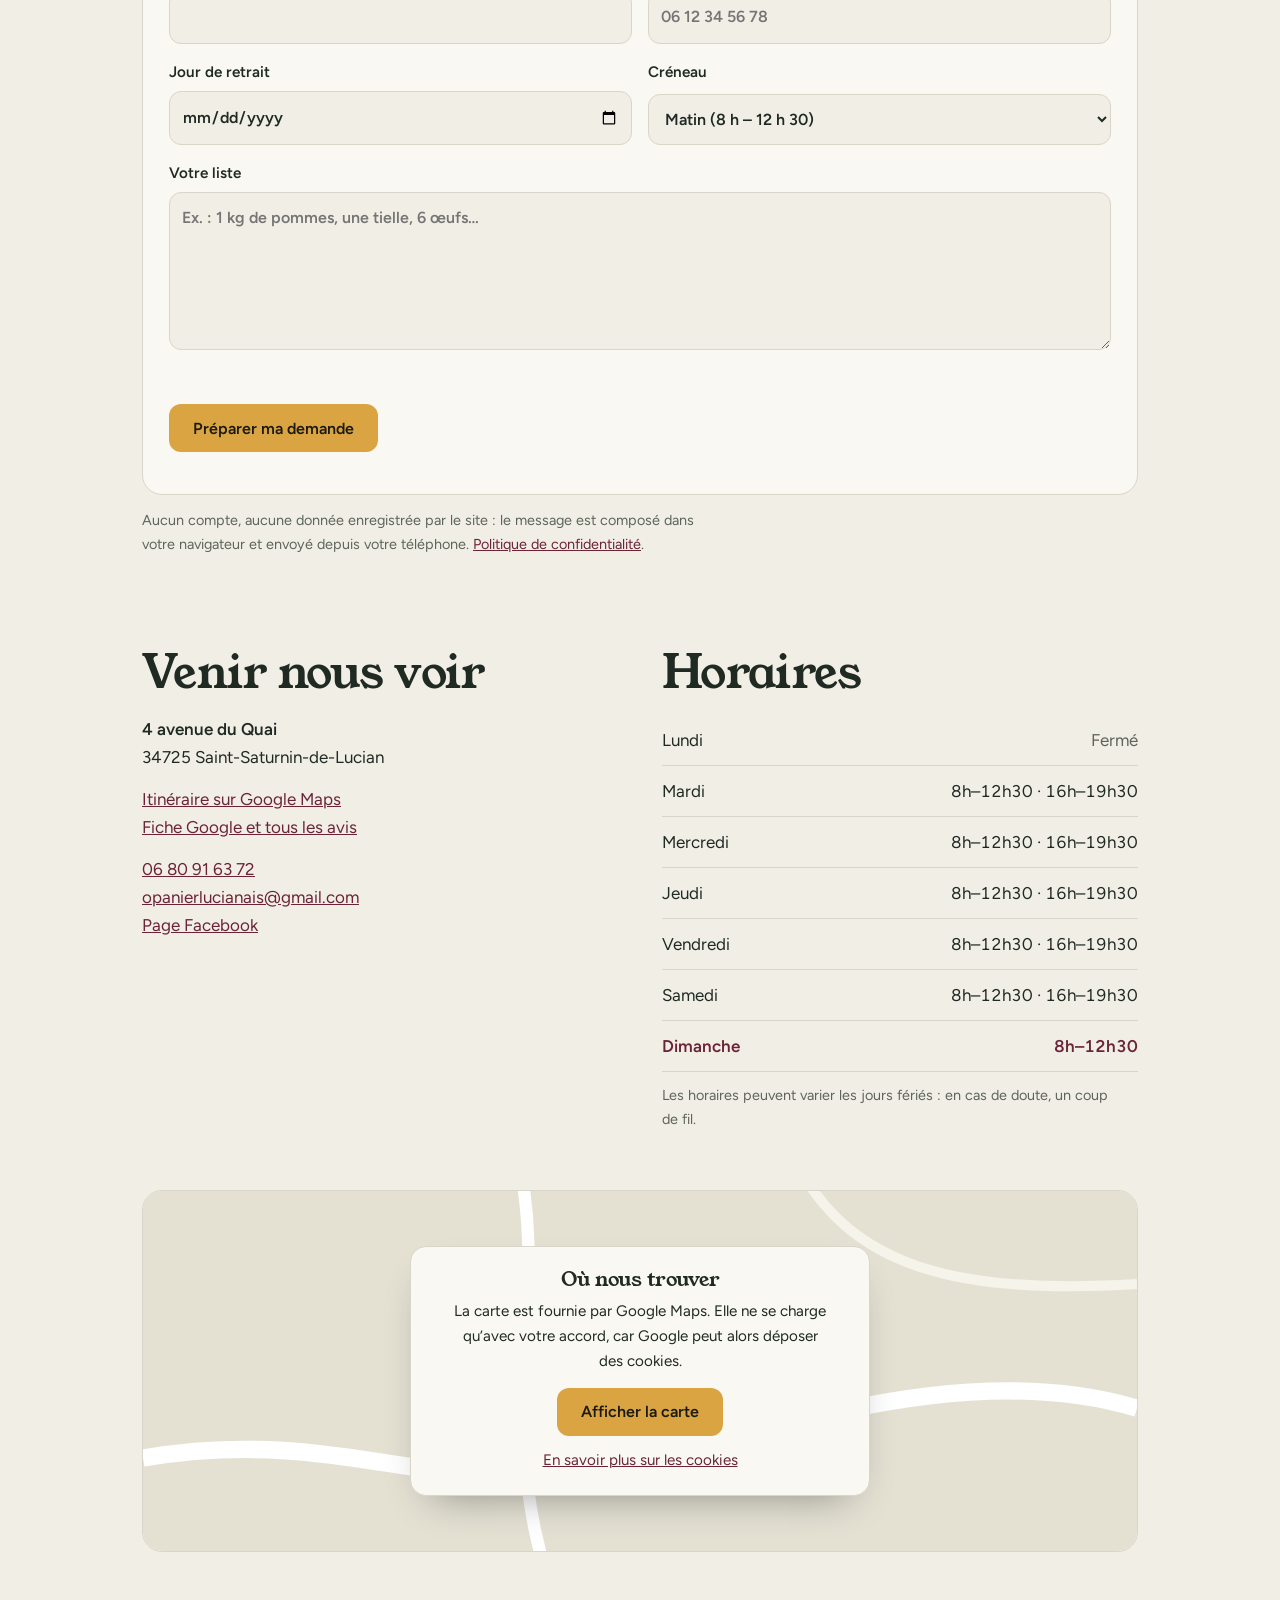
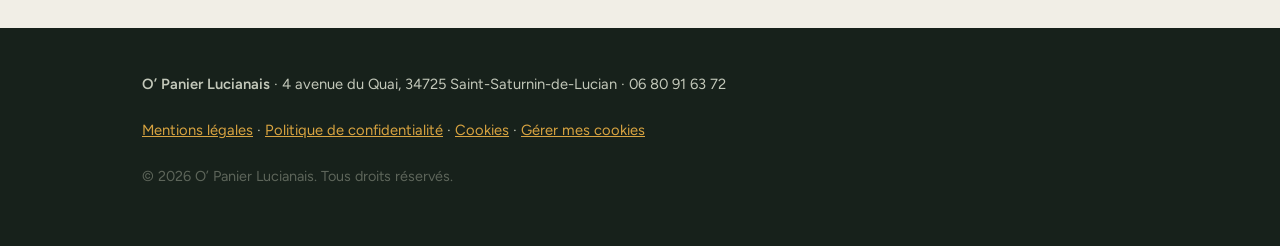
==== commit 9dfaac54: "V4 : hero intégré, carte Google avec consentement, cookies, confidentialité, mentions légales" ====
--- a/index.html
+++ b/index.html
@@ -3,102 +3,20 @@
 <head>
 <meta charset='utf-8'>
 <meta name='viewport' content='width=device-width, initial-scale=1, viewport-fit=cover'>
-<meta http-equiv='Content-Security-Policy' content="default-src 'none'; img-src 'self' data:; style-src 'unsafe-inline' https://fonts.googleapis.com; font-src https://fonts.gstatic.com; script-src 'unsafe-inline'; base-uri 'none'; form-action 'none'">
+<meta http-equiv='Content-Security-Policy' content="default-src 'none'; img-src 'self' data:; style-src 'self' 'unsafe-inline'; font-src 'self'; script-src 'self'; frame-src https://www.google.com; base-uri 'none'; form-action 'none'">
 <meta name='referrer' content='no-referrer'>
 <meta name='theme-color' content='#17211b'>
-<meta name='description' content='Épicerie de village à Saint-Saturnin-de-Lucian (Hérault) : fruits et légumes de saison, viandes, fromages, quiches, vins et huile d’olive. Ouvert du mardi au dimanche. 4 avenue du Quai.'>
+<meta name='description' content='Épicerie de village à Saint-Saturnin-de-Lucian (Hérault) : fruits et légumes de saison, viandes, fromages, tielles, vins et huile d’olive. Ouvert du mardi au dimanche. 4 avenue du Quai.'>
 <meta property='og:type' content='website'>
 <meta property='og:title' content='O’ Panier Lucianais – Épicerie de village'>
 <meta property='og:description' content='Au carrefour des sentiers, l’épicerie de Saint-Saturnin-de-Lucian. Produits frais, produits du coin.'>
 <meta property='og:image' content='https://camillepelissiercombescure34-cpu.github.io/o-panier-lucianais/photos/devanture.jpg'>
 <title>O’ Panier Lucianais – Épicerie à Saint-Saturnin-de-Lucian</title>
 <link rel='icon' href='data:image/svg+xml,%3Csvg xmlns=%27http://www.w3.org/2000/svg%27 viewBox=%270 0 100 100%27%3E%3Ctext y=%27.9em%27 font-size=%2790%27%3E🧺%3C/text%3E%3C/svg%3E'>
-<link rel='preconnect' href='https://fonts.gstatic.com' crossorigin>
-<link rel='stylesheet' href='https://fonts.googleapis.com/css2?family=Caveat:wght@500&family=Figtree:wght@400;500;600&family=Young+Serif&display=swap'>
+<link rel='stylesheet' href='fonts/fonts.css'>
+<link rel='stylesheet' href='site.css'>
+<noscript><style>.pic{clip-path:none!important}</style></noscript>
 <script type='application/ld+json'>{"@context":"https://schema.org","@type":"GroceryStore","name":"O’ Panier Lucianais","image":"https://camillepelissiercombescure34-cpu.github.io/o-panier-lucianais/photos/devanture.jpg","telephone":"+33680916372","email":"opanierlucianais@gmail.com","hasMap":"https://www.google.com/maps?cid=11460607663176563930","address":{"@type":"PostalAddress","streetAddress":"4 avenue du Quai","postalCode":"34725","addressLocality":"Saint-Saturnin-de-Lucian","addressCountry":"FR"},"openingHours":["Tu-Sa 08:00-12:30","Tu-Sa 16:00-19:30","Su 08:00-12:30"]}</script>
-<style>
-:root{--ink:#17211b;--stone:#f1eee6;--gold:#d9a441;--wine:#6b2437;--slate:#1e2b24;--chalk:#eef0e6;--bg:#f1eee6;--card:#faf8f3;--text:#1f2a22;--muted:#5d655a;--line:#d9d5c8;--link:#6b2437;--ease:cubic-bezier(.23,1,.32,1);--ease-io:cubic-bezier(.77,0,.175,1);--serif:'Young Serif',Georgia,'Times New Roman',serif;--sans:'Figtree',system-ui,-apple-system,'Segoe UI',sans-serif;--hand:'Caveat','Bradley Hand','Segoe Print',cursive;color-scheme:light}
-@media (prefers-color-scheme:dark){:root{--bg:#111812;--card:#1a251e;--text:#eceee4;--muted:#a3ab9c;--line:#2d3a31;--link:#e8a9ba;color-scheme:dark}}
-*{box-sizing:border-box}
-html{scroll-behavior:smooth;scroll-padding-top:84px;-webkit-text-size-adjust:100%}
-body{margin:0;background:var(--bg);color:var(--text);font:400 17px/1.65 var(--sans);-webkit-font-smoothing:antialiased}
-h1,h2,h3{font-family:var(--serif);font-weight:400;line-height:1.08;margin:0;text-wrap:balance}
-h2{font-size:clamp(1.9rem,4.6vw,2.9rem);letter-spacing:-.015em;margin-bottom:18px}
-p{margin:0 0 14px;max-width:62ch;text-wrap:pretty}
-a{color:var(--link)}
-:focus-visible{outline:3px solid var(--gold);outline-offset:3px;border-radius:6px}
-.wrap{max-width:1040px;margin:0 auto;padding:0 22px}
-.top{position:sticky;top:0;z-index:20;padding-top:env(safe-area-inset-top,0px);background:rgba(23,33,27,.78);-webkit-backdrop-filter:blur(14px) saturate(1.3);backdrop-filter:blur(14px) saturate(1.3);border-bottom:1px solid rgba(241,238,230,.12);color:var(--stone)}
-.bar{display:flex;justify-content:space-between;align-items:center;gap:8px;flex-wrap:wrap;min-height:60px}
-.mark{font:400 1.2rem var(--serif);color:var(--stone);text-decoration:none;padding:10px 0}
-nav{display:flex;align-items:center;gap:2px;flex-wrap:wrap}
-nav a{color:var(--stone);text-decoration:none;display:inline-block;padding:13px 9px;font-weight:500;font-size:.95rem}
-.pill{display:inline-flex;align-items:center;gap:9px;min-height:40px;padding:0 14px;margin-left:6px;border-radius:999px;background:rgba(241,238,230,.12);border:1px solid rgba(241,238,230,.26);font-weight:600;font-size:.9rem;font-variant-numeric:tabular-nums;white-space:nowrap}
-.dot{width:10px;height:10px;border-radius:50%;background:#8a8f84;flex:none}
-.pill.open .dot{background:#8fd18f}
-.pill.closed .dot{background:var(--gold)}
-.hero{position:relative;background:var(--ink);color:var(--stone);overflow:hidden}
-.land{position:absolute;inset:0;width:100%;height:100%}
-.hin{position:relative;max-width:1040px;margin:0 auto;padding:60px 22px 84px;display:grid;grid-template-columns:1.1fr .9fr;gap:44px;align-items:center}
-@media (max-width:820px){.hin{grid-template-columns:1fr;padding:36px 22px 56px;gap:30px}}
-.hero h1{font-size:clamp(2.6rem,7.6vw,5.2rem);letter-spacing:-.02em;margin-bottom:22px}
-.lead{font-size:1.2rem;max-width:34em;color:#dfe2d6}
-.cta{display:flex;gap:12px;flex-wrap:wrap;align-items:center;margin-top:30px}
-.btn{display:inline-flex;align-items:center;justify-content:center;min-height:48px;padding:0 24px;border-radius:12px;background:var(--gold);color:#1a1a10;font:600 1rem var(--sans);border:0;text-decoration:none;cursor:pointer;transition:transform 160ms var(--ease),background-color 160ms ease,opacity 160ms ease}
-.btn:active:not([disabled]){transform:scale(.97);transition-duration:100ms}
-.btn[disabled]{opacity:.55;cursor:not-allowed}
-.btn.ghost{background:transparent;color:inherit;border:1.5px solid currentColor}
-@media (hover:hover) and (pointer:fine){.btn:hover{background:#e4b457}.btn.ghost:hover{background:rgba(127,127,127,.16)}nav a:hover{color:var(--gold)}.gal figure:hover img,.hphoto:hover img{transform:scale(1.035)}}
-.rv{animation:up 320ms var(--ease) both}
-.rv.d1{animation-delay:60ms}.rv.d2{animation-delay:120ms}.rv.d3{animation-delay:180ms}
-@keyframes up{from{opacity:0;transform:translateY(8px)}to{opacity:1;transform:none}}
-figure{margin:0}
-.pic{position:relative;overflow:hidden;border-radius:20px;background:var(--line)}
-.pic img{width:100%;height:100%;object-fit:cover;display:block;transition:transform 500ms var(--ease)}
-.js .pic{clip-path:inset(0 0 100% 0)}
-.js .pic.on{clip-path:inset(0);transition:clip-path 800ms var(--ease-io)}
-.hphoto{aspect-ratio:4/4.4;box-shadow:0 30px 60px -24px rgba(0,0,0,.65)}
-.pic figcaption{position:absolute;left:0;right:0;bottom:0;padding:34px 16px 12px;background:linear-gradient(transparent,rgba(10,16,12,.72));color:#f4f1e8;font-weight:500;font-size:.92rem}
-section{padding:76px 0}
-.cols{display:grid;grid-template-columns:repeat(auto-fit,minmax(300px,1fr));gap:40px;align-items:center}
-.slate{background:var(--slate);color:var(--chalk);border-radius:22px;padding:28px 34px;transform:rotate(-.8deg);box-shadow:0 0 0 8px #6a4a2c,0 22px 40px -18px rgba(0,0,0,.5)}
-.slate ul{list-style:none;margin:0;padding:0}
-.slate li{font:500 clamp(1.45rem,4.2vw,1.95rem)/1.3 var(--hand);padding:8px 0;border-bottom:1px dashed rgba(238,240,230,.22)}
-.slate li:last-child{border:0;color:var(--gold)}
-.gal{display:grid;gap:14px;grid-template-columns:repeat(auto-fit,minmax(230px,1fr))}
-.gal .pic{aspect-ratio:3/4}
-.gal .pic.wide{aspect-ratio:4/3}
-@media (min-width:760px){.gal .pic.wide{grid-column:span 2}}
-.band{background:var(--ink);color:var(--stone)}
-.band p{color:#d4d8cb}
-.rate{display:flex;align-items:baseline;gap:14px;flex-wrap:wrap;margin-bottom:22px}
-.rate b{font:400 clamp(3.6rem,12vw,6rem)/1 var(--serif);color:var(--gold)}
-.rate span{color:#b9bfae}
-blockquote{margin:0 0 16px;padding:6px 0 6px 18px;border-left:3px solid var(--gold);font:400 1.2rem/1.45 var(--serif)}
-blockquote small{display:block;margin-top:8px;font:500 .9rem var(--sans);color:#b9bfae}
-form{display:grid;gap:16px;background:var(--card);border:1px solid var(--line);border-radius:20px;padding:26px}
-label{display:grid;gap:6px;font-weight:600;font-size:.95rem}
-input,select,textarea{font:inherit;font-size:16px;color:var(--text);background:var(--bg);border:1.5px solid var(--line);border-radius:12px;padding:12px;width:100%;min-height:48px}
-.row{display:grid;grid-template-columns:repeat(auto-fit,minmax(210px,1fr));gap:16px}
-.radios{display:flex;gap:22px;flex-wrap:wrap}
-.radios label{display:flex;align-items:center;gap:8px;font-weight:500;min-height:44px}
-.radios input{width:auto;min-height:0}
-.err{color:var(--link);font-weight:600;min-height:1.3em}
-.result{display:none;background:var(--bg);border:1.5px dashed var(--muted);border-radius:14px;padding:16px;white-space:pre-wrap;word-break:break-word;transform-origin:top left;animation:pop 200ms var(--ease)}
-@keyframes pop{from{opacity:0;transform:scale(.95)}to{opacity:1;transform:none}}
-.acts{display:flex;gap:10px;flex-wrap:wrap}
-.acts .btn.ghost{color:var(--text)}
-.small{font-size:.9rem;color:var(--muted)}
-.info{display:grid;grid-template-columns:repeat(auto-fit,minmax(300px,1fr));gap:44px}
-.hours{margin:0;padding:0;list-style:none;font-variant-numeric:tabular-nums}
-.hours li{display:flex;justify-content:space-between;gap:14px;padding:11px 0;border-bottom:1px solid var(--line)}
-.hours li.today{font-weight:600;color:var(--link)}
-.hours em{font-style:normal;color:var(--muted)}
-footer{background:var(--ink);color:#c3c8ba;padding:44px 0 calc(44px + env(safe-area-inset-bottom,0px));font-size:.92rem}
-footer a{color:var(--gold)}
-footer p{max-width:75ch}
-@media (prefers-reduced-motion:reduce){html{scroll-behavior:auto}.rv{animation:none}.js .pic{clip-path:none;opacity:0}.js .pic.on{opacity:1;transition:opacity 200ms ease}.pic img,.btn{transition:none}.result{animation:none}}
-</style>
 </head>
 <body>
 <header class='top'><div class='wrap bar'>
@@ -107,14 +25,11 @@
 </div></header>
 
 <section class='hero' id='hero' style='padding:0'>
-<svg class='land' viewBox='0 0 1200 640' preserveAspectRatio='xMidYMax slice' aria-hidden='true'><defs><linearGradient id='sky' x1='0' y1='0' x2='0' y2='1'><stop offset='0' stop-color='#1a2a20'/><stop offset='1' stop-color='#3b4e35'/></linearGradient><pattern id='vn' width='16' height='70' patternUnits='userSpaceOnUse' patternTransform='skewX(-26)'><rect width='5' height='70' fill='#8da055'/></pattern></defs><rect width='1200' height='640' fill='url(#sky)'/><circle cx='940' cy='150' r='52' fill='#d9a441' opacity='.9'/><path d='M0 380L170 300 320 345 520 210 650 280 830 240 1010 330 1200 290V640H0Z' fill='#243629'/><path d='M0 450Q300 395 620 435T1200 415V640H0Z' fill='#2f4530'/><path d='M0 505Q330 462 650 495T1200 480V640H0Z' fill='#3a5430'/><rect y='500' width='1200' height='140' fill='url(#vn)' opacity='.5'/></svg>
+<img class='hero-img' src='photos/devanture.jpg' width='1600' height='1200' alt='Façade en pierre de l’épicerie, avec sa porte en bois, son panneau et sa terrasse à l’ombre des arbres' fetchpriority='high'>
 <div class='hin'>
-<div>
 <h1 class='rv'>Au carrefour des sentiers, l’épicerie du village.</h1>
-<p class='lead rv d1'>Fruits et légumes de saison, viandes, fromages, quiches, vins du coin et, l’été, des glaces. Sandy vous accueille au 4 avenue du Quai, à Saint-Saturnin-de-Lucian.</p>
+<p class='lead rv d1'>Fruits et légumes de saison, viandes, fromages, tielles, vins du coin et, l’été, des glaces. Sandy vous accueille au 4 avenue du Quai, à Saint-Saturnin-de-Lucian.</p>
 <div class='cta rv d2'><a class='btn' href='#commander'>Précommander</a><a class='btn ghost' href='tel:+33680916372'>Appeler le 06 80 91 63 72</a></div>
-</div>
-<figure class='pic hphoto rv d3' id='hp'><img id='hi' src='photos/devanture.jpg' width='1400' height='1050' alt='Façade en pierre de l’épicerie, avec sa porte en bois, son panneau et sa terrasse à l’ombre des arbres' fetchpriority='high'></figure>
 </div>
 </section>
 
@@ -129,7 +44,7 @@
 <li>Fruits et légumes de saison</li>
 <li>Viandes et charcuteries</li>
 <li>Fromages de brebis et de chèvre</li>
-<li>Quiches et tartes salées</li>
+<li>Tielles et tartes salées</li>
 <li>Vins, huile d’olive, confitures</li>
 <li>Glaces, dès les beaux jours</li>
 <li>Et ça change avec les saisons !</li>
@@ -139,10 +54,10 @@
 <section id='rayons' style='padding-top:0'><div class='wrap'>
 <h2>Dans les rayons</h2>
 <div class='gal' id='gal'>
-<figure class='pic wide'><img src='photos/fromage-berger.jpg' width='1400' height='1050' loading='lazy' decoding='async' alt='La tartine du Berger, fromage au lait cru de brebis, origine Aveyron'><figcaption>Fromage de brebis d’Aveyron</figcaption></figure>
+<figure class='pic wide'><img src='photos/tielle.jpg' width='1400' height='1050' loading='lazy' decoding='async' alt='Tielle, la tourte de Sète, dorée et orangée'><figcaption>Tielle</figcaption></figure>
 <figure class='pic'><img src='photos/boeuf.jpg' width='1000' height='1334' loading='lazy' decoding='async' alt='Côte de bœuf persillée, conditionnée sous vide'><figcaption>Côte de bœuf</figcaption></figure>
 <figure class='pic'><img src='photos/chevre.jpg' width='1000' height='1334' loading='lazy' decoding='async' alt='Deux petits fromages de chèvre frais sur une ardoise, avec des noix et des fleurs jaunes'><figcaption>Fromages de chèvre</figcaption></figure>
-<figure class='pic'><img src='photos/quiche.jpg' width='1000' height='1334' loading='lazy' decoding='async' alt='Quiche dorée au fromage'><figcaption>Quiche</figcaption></figure>
+<figure class='pic'><img src='photos/tarte-sale.jpg' width='1000' height='1333' loading='lazy' decoding='async' alt='Tarte salée dorée'><figcaption>Tarte salée</figcaption></figure>
 </div>
 </div></section>
 
@@ -177,16 +92,17 @@
 <label>Jour de retrait<input id='jour' type='date' required></label>
 <label>Créneau<select id='cren'><option value='m'>Matin (8 h – 12 h 30)</option><option value='a'>Après-midi (16 h – 19 h 30)</option></select></label>
 </div>
-<label>Votre liste<textarea id='liste' rows='5' maxlength='600' required placeholder='Ex. : 1 kg de pommes, du fromage de brebis, 6 œufs…'></textarea></label>
+<label>Votre liste<textarea id='liste' rows='5' maxlength='600' required placeholder='Ex. : 1 kg de pommes, une tielle, 6 œufs…'></textarea></label>
 <div class='err' id='err' role='alert'></div>
 <div><button class='btn' id='go' type='submit'>Préparer ma demande</button></div>
 <div class='result' id='res' aria-live='polite'></div>
 <div class='acts' id='actions'></div>
 </form>
-<p class='small' style='margin-top:14px'>Aucun compte, aucune donnée enregistrée : le message est composé dans votre navigateur et envoyé depuis votre téléphone.</p>
+<p class='small' style='margin-top:14px'>Aucun compte, aucune donnée enregistrée par le site : le message est composé dans votre navigateur et envoyé depuis votre téléphone. <a href='confidentialite.html'>Politique de confidentialité</a>.</p>
 </div></section>
 
-<section id='infos' style='padding-top:0'><div class='wrap info'>
+<section id='infos' style='padding-top:0'><div class='wrap'>
+<div class='info'>
 <div>
 <h2>Venir nous voir</h2>
 <p><strong>4 avenue du Quai</strong><br>34725 Saint-Saturnin-de-Lucian</p>
@@ -206,71 +122,23 @@
 </ul>
 <p class='small' style='margin-top:12px'>Les horaires peuvent varier les jours fériés : en cas de doute, un coup de fil.</p>
 </div>
+</div>
+<div class='map' id='mapwrap'>
+<div class='mapph' id='mapph'>
+<svg viewBox='0 0 800 360' preserveAspectRatio='xMidYMid slice' aria-hidden='true'><rect width='800' height='360' fill='#e4e1d3'/><path d='M0 250C180 220 260 300 420 250S700 180 800 210' stroke='#fff' stroke-width='14' fill='none'/><path d='M300 0C330 120 280 220 330 360' stroke='#fff' stroke-width='10' fill='none'/><path d='M520 0C560 90 640 120 800 110' stroke='#f6f4ea' stroke-width='8' fill='none'/><circle cx='400' cy='150' r='46' fill='#6b2437' opacity='.12'/><circle cx='400' cy='150' r='11' fill='#6b2437'/></svg>
+<div class='box'><h3>Où nous trouver</h3><p>La carte est fournie par Google Maps. Elle ne se charge qu’avec votre accord, car Google peut alors déposer des cookies.</p><button class='btn' data-cc='yes' type='button'>Afficher la carte</button><p class='small' style='margin:12px 0 0'><a href='cookies.html'>En savoir plus sur les cookies</a></p></div>
+</div>
+</div>
 </div></section>
 </main>
 
 <footer><div class='wrap'>
 <p><strong>O’ Panier Lucianais</strong> · 4 avenue du Quai, 34725 Saint-Saturnin-de-Lucian · 06 80 91 63 72</p>
-<details><summary>Mentions légales et confidentialité</summary>
-<p>Éditeur : O’ Panier Lucianais, société à responsabilité limitée créée en 2024, 4 avenue du Quai, 34725 Saint-Saturnin-de-Lucian. SIRET : 984 613 729 00016. Directeur ou directrice de la publication : la gérance de la société. Hébergement : GitHub, Inc., 88 Colin P. Kelly Jr. Street, San Francisco, CA 94107, États-Unis (GitHub Pages).</p>
-<p>Ce site ne dépose aucun cookie et n’enregistre aucune donnée. Les polices de caractères sont chargées depuis Google Fonts, ce qui transmet l’adresse IP du visiteur à Google. Les demandes de précommande sont composées dans votre navigateur et envoyées depuis votre propre téléphone ou messagerie.</p></details>
+<p><a href='mentions-legales.html'>Mentions légales</a> · <a href='confidentialite.html'>Politique de confidentialité</a> · <a href='cookies.html'>Cookies</a> · <button class='lnk' data-cc='manage' type='button'>Gérer mes cookies</button></p>
+<p class='small'>© 2026 O’ Panier Lucianais. Tous droits réservés.</p>
 </div></footer>
 
-<script>
-(function(){
-'use strict';
-var $=function(i){return document.getElementById(i)};
-document.documentElement.className='js';
-var DAYS=['dimanche','lundi','mardi','mercredi','jeudi','vendredi','samedi'];
-var AM=[480,750],PM=[960,1170];
-var H={0:[AM],1:[],2:[AM,PM],3:[AM,PM],4:[AM,PM],5:[AM,PM],6:[AM,PM]};
-function fmt(m){var h=Math.floor(m/60),n=m%60;return h+' h'+(n?' '+(n<10?'0':'')+n:'')}
-function paris(){var p={};new Intl.DateTimeFormat('en-US',{timeZone:'Europe/Paris',weekday:'short',hour:'numeric',minute:'numeric',hourCycle:'h23'}).formatToParts(new Date()).forEach(function(x){p[x.type]=x.value});return {d:{Sun:0,Mon:1,Tue:2,Wed:3,Thu:4,Fri:5,Sat:6}[p.weekday],m:(+p.hour)*60+(+p.minute)}}
-function status(n){var s=H[n.d],i;for(i=0;i<s.length;i++){if(n.m>=s[i][0]&&n.m<s[i][1])return {open:true,txt:'Ouvert · jusqu’à '+fmt(s[i][1])}}for(i=0;i<s.length;i++){if(n.m<s[i][0])return {open:false,txt:'Fermé · ouvre à '+fmt(s[i][0])}}for(i=1;i<=7;i++){var d=(n.d+i)%7;if(H[d].length)return {open:false,txt:'Fermé · ouvre '+(i===1?'demain':DAYS[d])+' à '+fmt(H[d][0][0])}}return null}
-try{var now=paris(),st=status(now);if(st){$('st').className='pill '+(st.open?'open':'closed');$('stt').textContent=st.txt}$('d'+now.d).className='today'}catch(e){}
-
-var io=null;
-if('IntersectionObserver' in window){io=new IntersectionObserver(function(es){es.forEach(function(e){if(e.isIntersecting){e.target.classList.add('on');io.unobserve(e.target)}})},{rootMargin:'0px 0px -80px 0px',threshold:.08})}
-function reveal(el){if(io)io.observe(el);else el.classList.add('on')}
-var hp=$('hp');
-function heroGo(){setTimeout(function(){hp.classList.add('on')},120)}
-var hi=$('hi');
-if(hi.complete&&hi.naturalWidth>0)heroGo();else{hi.addEventListener('load',heroGo);hi.addEventListener('error',function(){hp.remove()})}
-var g=$('gal');
-Array.prototype.forEach.call(g.querySelectorAll('figure'),function(fg){var im=fg.querySelector('img');if(im.complete&&im.naturalWidth===0){fg.remove();return}im.addEventListener('error',function(){fg.remove()});reveal(fg)});
-var OPT=[['boutique.jpg','Intérieur de l’épicerie : voutes anciennes, carreaux de ciment, rayons en bois, vins et huile d’olive','Dans la boutique',true],['porc.jpg','Côte de porc conditionnée sous vide','Côte de porc',false],['tarte-oignon.jpg','Tartelette à l’oignon et aux anchois','Tartelette oignon et anchois',false]];
-OPT.forEach(function(p){var im=new Image();im.onload=function(){var fg=document.createElement('figure');fg.className='pic'+(im.naturalWidth>im.naturalHeight?' wide':'');im.alt=p[1];im.loading='lazy';im.decoding='async';fg.appendChild(im);var c=document.createElement('figcaption');c.textContent=p[2];fg.appendChild(c);if(p[3])g.insertBefore(fg,g.firstChild);else g.appendChild(fg);reveal(fg)};im.src='photos/'+p[0]});
-
-var f=$('f'),err=$('err'),res=$('res'),acts=$('actions'),go=$('go'),last=0,NL=String.fromCharCode(10);
-var d0=new Date();d0.setMinutes(d0.getMinutes()-d0.getTimezoneOffset());
-var today=d0.toISOString().slice(0,10);$('jour').min=today;
-function clean(s,max){var o='',i,c,ch;s=String(s||'');for(i=0;i<s.length&&o.length<max*3;i++){c=s.charCodeAt(i);ch=s.charAt(i);if(ch==='<'||ch==='>')continue;o+=(c<32||c===127)?' ':ch}return o.split(' ').filter(Boolean).join(' ').slice(0,max)}
-function tel10(t){var o='',i;for(i=0;i<t.length;i++){if('0123456789+'.indexOf(t.charAt(i))>-1)o+=t.charAt(i)}if(o.indexOf('+33')===0)o='0'+o.slice(3);else if(o.indexOf('0033')===0)o='0'+o.slice(4);return /^0[1-9][0-9]{8}$/.test(o)?o:''}
-function fail(m){err.textContent=m;res.style.display='none';acts.textContent=''}
-f.addEventListener('submit',function(e){
- e.preventDefault();
- var t=Date.now();
- if(go.disabled||t-last<3000)return;
- var type=f.elements.type.value==='Réservation'?'Réservation':'Commande';
- var nom=clean($('nom').value,40),tel=tel10(clean($('tel').value,20)),jour=$('jour').value,pm=$('cren').value==='a',liste=clean($('liste').value,600);
- if(!nom)return fail('Indiquez votre prénom.');
- if(!tel)return fail('Numéro de téléphone français invalide.');
- if(!/^[0-9]{4}-[0-9]{2}-[0-9]{2}$/.test(jour)||jour<today)return fail('Choisissez un jour valide.');
- var wd=new Date(jour+'T12:00:00').getDay();
- if(wd===1)return fail('L’épicerie est fermée le lundi.');
- if(wd===0&&pm)return fail('Le dimanche, l’épicerie ouvre seulement le matin.');
- if(liste.length<3)return fail('Indiquez votre liste.');
- err.textContent='';last=t;go.disabled=true;setTimeout(function(){go.disabled=false},4000);
- var p=jour.split('-'),tf=tel.replace(/(..)(?=.)/g,'$1 ');
- var msg=type+' O’ Panier Lucianais'+NL+'Prénom : '+nom+NL+'Tél : '+tf+NL+'Retrait : '+p[2]+'/'+p[1]+'/'+p[0]+(pm?' (après-midi)':' (matin)')+NL+'Liste : '+liste;
- res.textContent=msg;res.style.display='block';acts.textContent='';
- var a=document.createElement('a');a.className='btn';a.textContent='Envoyer par SMS';a.href='sms:+33680916372?&body='+encodeURIComponent(msg);
- var m=document.createElement('a');m.className='btn ghost';m.textContent='Envoyer par e-mail';m.href='mailto:opanierlucianais@gmail.com?subject='+encodeURIComponent(type+' – '+nom)+'&body='+encodeURIComponent(msg);
- var b=document.createElement('button');b.type='button';b.className='btn ghost';b.textContent='Copier le message';
- b.addEventListener('click',function(){try{navigator.clipboard.writeText(msg).then(function(){b.textContent='Copié ✓'},function(){b.textContent='Copiez le texte ci-dessus'})}catch(x){b.textContent='Copiez le texte ci-dessus'}});
- acts.appendChild(a);acts.appendChild(m);acts.appendChild(b);
-});
-})();
-</script>
+<div class='cc' id='cc' role='region' aria-label='Gestion des cookies' hidden><p>Ce site n’utilise aucun cookie sans votre accord. Seule la carte Google Maps peut en déposer. Vous pouvez changer d’avis à tout moment. <a href='cookies.html'>En savoir plus</a></p><div class='acts'><button class='btn ghost' data-cc='no' type='button'>Refuser</button><button class='btn' data-cc='yes' type='button'>Accepter la carte</button></div></div>
+<script src='app.js'></script>
 </body>
 </html>
--- a/fonts/fonts.css
+++ b/fonts/fonts.css
@@ -0,0 +1,3 @@
+@font-face{font-family:'Caveat';font-style:normal;font-weight:500;font-display:swap;src:url(caveat.woff2) format('woff2');unicode-range:U+0000-00FF, U+0131, U+0152-0153, U+02BB-02BC, U+02C6, U+02DA, U+02DC, U+0304, U+0308, U+0329, U+2000-206F, U+20AC, U+2122, U+2191, U+2193, U+2212, U+2215, U+FEFF, U+FFFD}
+@font-face{font-family:'Figtree';font-style:normal;font-weight:400 600;font-display:swap;src:url(figtree.woff2) format('woff2');unicode-range:U+0000-00FF, U+0131, U+0152-0153, U+02BB-02BC, U+02C6, U+02DA, U+02DC, U+0304, U+0308, U+0329, U+2000-206F, U+20AC, U+2122, U+2191, U+2193, U+2212, U+2215, U+FEFF, U+FFFD}
+@font-face{font-family:'Young Serif';font-style:normal;font-weight:400;font-display:swap;src:url(young-serif.woff2) format('woff2');unicode-range:U+0000-00FF, U+0131, U+0152-0153, U+02BB-02BC, U+02C6, U+02DA, U+02DC, U+0304, U+0308, U+0329, U+2000-206F, U+20AC, U+2122, U+2191, U+2193, U+2212, U+2215, U+FEFF, U+FFFD}
--- a/site.css
+++ b/site.css
@@ -0,0 +1,103 @@
+:root{--ink:#17211b;--stone:#f1eee6;--gold:#d9a441;--wine:#6b2437;--slate:#1e2b24;--chalk:#eef0e6;--bg:#f1eee6;--card:#faf8f3;--text:#1f2a22;--muted:#5d655a;--line:#d9d5c8;--link:#6b2437;--ease:cubic-bezier(.23,1,.32,1);--ease-io:cubic-bezier(.77,0,.175,1);--serif:'Young Serif',Georgia,'Times New Roman',serif;--sans:'Figtree',system-ui,-apple-system,'Segoe UI',sans-serif;--hand:'Caveat','Bradley Hand','Segoe Print',cursive;color-scheme:light}
+@media (prefers-color-scheme:dark){:root{--bg:#111812;--card:#1a251e;--text:#eceee4;--muted:#a3ab9c;--line:#2d3a31;--link:#e8a9ba;color-scheme:dark}}
+*{box-sizing:border-box}
+[hidden]{display:none!important}
+html{scroll-behavior:smooth;scroll-padding-top:84px;-webkit-text-size-adjust:100%}
+body{margin:0;background:var(--bg);color:var(--text);font:400 17px/1.65 var(--sans);-webkit-font-smoothing:antialiased}
+h1,h2,h3{font-family:var(--serif);font-weight:400;line-height:1.08;margin:0;text-wrap:balance}
+h2{font-size:clamp(1.9rem,4.6vw,2.9rem);letter-spacing:-.015em;margin-bottom:18px}
+h3{font-size:1.25rem;margin-bottom:8px}
+p{margin:0 0 14px;max-width:62ch;text-wrap:pretty}
+a{color:var(--link)}
+:focus-visible{outline:3px solid var(--gold);outline-offset:3px;border-radius:6px}
+.wrap{max-width:1040px;margin:0 auto;padding:0 22px}
+.top{position:sticky;top:0;z-index:20;padding-top:env(safe-area-inset-top,0px);background:rgba(23,33,27,.78);-webkit-backdrop-filter:blur(14px) saturate(1.3);backdrop-filter:blur(14px) saturate(1.3);border-bottom:1px solid rgba(241,238,230,.12);color:var(--stone)}
+.bar{display:flex;justify-content:space-between;align-items:center;gap:8px;flex-wrap:wrap;min-height:60px}
+.mark{font:400 1.2rem var(--serif);color:var(--stone);text-decoration:none;padding:10px 0}
+nav{display:flex;align-items:center;gap:2px;flex-wrap:wrap}
+nav a{color:var(--stone);text-decoration:none;display:inline-block;padding:13px 9px;font-weight:500;font-size:.95rem}
+.pill{display:inline-flex;align-items:center;gap:9px;min-height:40px;padding:0 14px;margin-left:6px;border-radius:999px;background:rgba(241,238,230,.12);border:1px solid rgba(241,238,230,.26);font-weight:600;font-size:.9rem;font-variant-numeric:tabular-nums;white-space:nowrap}
+.dot{width:10px;height:10px;border-radius:50%;background:#8a8f84;flex:none}
+.pill.open .dot{background:#8fd18f}
+.pill.closed .dot{background:var(--gold)}
+.hero{position:relative;background:var(--ink);color:var(--stone);overflow:hidden;border-radius:0 0 38px 38px;min-height:min(84vh,700px);display:flex;align-items:center}
+.hero-img{position:absolute;inset:0;width:100%;height:100%;object-fit:cover;object-position:50% 60%;animation:fade 700ms var(--ease) both}
+.hero::before{content:'';position:absolute;inset:0;z-index:1;background:linear-gradient(90deg,rgba(15,24,18,.92) 0%,rgba(15,24,18,.7) 44%,rgba(15,24,18,.15) 100%),linear-gradient(0deg,rgba(15,24,18,.5),transparent 40%)}
+@media (max-width:820px){.hero::before{background:linear-gradient(180deg,rgba(15,24,18,.6),rgba(15,24,18,.88))}}
+.hin{position:relative;z-index:2;max-width:1040px;width:100%;margin:0 auto;padding:90px 22px 80px}
+.hero h1{font-size:clamp(2.6rem,7.6vw,5.2rem);letter-spacing:-.02em;max-width:12ch;margin-bottom:22px}
+.lead{font-size:1.2rem;max-width:32em;color:#e2e5d9}
+.cta{display:flex;gap:12px;flex-wrap:wrap;align-items:center;margin-top:30px}
+.btn{display:inline-flex;align-items:center;justify-content:center;min-height:48px;padding:0 24px;border-radius:12px;background:var(--gold);color:#1a1a10;font:600 1rem var(--sans);border:0;text-decoration:none;cursor:pointer;transition:transform 160ms var(--ease),background-color 160ms ease,opacity 160ms ease}
+.btn:active:not([disabled]){transform:scale(.97);transition-duration:100ms}
+.btn[disabled]{opacity:.55;cursor:not-allowed}
+.btn.ghost{background:transparent;color:inherit;border:1.5px solid currentColor}
+.lnk{background:none;border:0;color:var(--gold);font:inherit;text-decoration:underline;cursor:pointer;padding:8px 0}
+@media (hover:hover) and (pointer:fine){.btn:hover{background:#e4b457}.btn.ghost:hover{background:rgba(127,127,127,.16)}nav a:hover{color:var(--gold)}.gal figure:hover img{transform:scale(1.035)}}
+.rv{animation:up 320ms var(--ease) both}
+.rv.d1{animation-delay:60ms}.rv.d2{animation-delay:120ms}.rv.d3{animation-delay:180ms}
+@keyframes up{from{opacity:0;transform:translateY(8px)}to{opacity:1;transform:none}}
+@keyframes fade{from{opacity:0}to{opacity:1}}
+figure{margin:0}
+.pic{position:relative;overflow:hidden;border-radius:20px;background:var(--line)}
+.pic img{width:100%;height:100%;object-fit:cover;display:block;transition:transform 500ms var(--ease)}
+.js .pic{clip-path:inset(0 0 100% 0)}
+.js .pic.on{clip-path:inset(0);transition:clip-path 800ms var(--ease-io)}
+.pic figcaption{position:absolute;left:0;right:0;bottom:0;padding:34px 16px 12px;background:linear-gradient(transparent,rgba(10,16,12,.72));color:#f4f1e8;font-weight:500;font-size:.92rem}
+section{padding:76px 0}
+.cols{display:grid;grid-template-columns:repeat(auto-fit,minmax(300px,1fr));gap:40px;align-items:center}
+.slate{background:var(--slate);color:var(--chalk);border-radius:22px;padding:28px 34px;transform:rotate(-.8deg);box-shadow:0 0 0 8px #6a4a2c,0 22px 40px -18px rgba(0,0,0,.5)}
+.slate ul{list-style:none;margin:0;padding:0}
+.slate li{font:500 clamp(1.45rem,4.2vw,1.95rem)/1.3 var(--hand);padding:8px 0;border-bottom:1px dashed rgba(238,240,230,.22)}
+.slate li:last-child{border:0;color:var(--gold)}
+.gal{display:grid;gap:14px;grid-template-columns:repeat(auto-fit,minmax(230px,1fr))}
+.gal .pic{aspect-ratio:3/4}
+.gal .pic.wide{aspect-ratio:4/3}
+@media (min-width:760px){.gal .pic.wide{grid-column:span 2}}
+.band{background:var(--ink);color:var(--stone)}
+.band p{color:#d4d8cb}
+.rate{display:flex;align-items:baseline;gap:14px;flex-wrap:wrap;margin-bottom:22px}
+.rate b{font:400 clamp(3.6rem,12vw,6rem)/1 var(--serif);color:var(--gold)}
+.rate span{color:#b9bfae}
+blockquote{margin:0 0 16px;padding:6px 0 6px 18px;border-left:3px solid var(--gold);font:400 1.2rem/1.45 var(--serif)}
+blockquote small{display:block;margin-top:8px;font:500 .9rem var(--sans);color:#b9bfae}
+form{display:grid;gap:16px;background:var(--card);border:1px solid var(--line);border-radius:20px;padding:26px}
+label{display:grid;gap:6px;font-weight:600;font-size:.95rem}
+input,select,textarea{font:inherit;font-size:16px;color:var(--text);background:var(--bg);border:1.5px solid var(--line);border-radius:12px;padding:12px;width:100%;min-height:48px}
+.row{display:grid;grid-template-columns:repeat(auto-fit,minmax(210px,1fr));gap:16px}
+.radios{display:flex;gap:22px;flex-wrap:wrap}
+.radios label{display:flex;align-items:center;gap:8px;font-weight:500;min-height:44px}
+.radios input{width:auto;min-height:0}
+.err{color:var(--link);font-weight:600;min-height:1.3em}
+.result{display:none;background:var(--bg);border:1.5px dashed var(--muted);border-radius:14px;padding:16px;white-space:pre-wrap;word-break:break-word;transform-origin:top left;animation:pop 200ms var(--ease)}
+@keyframes pop{from{opacity:0;transform:scale(.95)}to{opacity:1;transform:none}}
+.acts{display:flex;gap:10px;flex-wrap:wrap}
+.acts .btn.ghost{color:var(--text)}
+.small{font-size:.9rem;color:var(--muted)}
+.info{display:grid;grid-template-columns:repeat(auto-fit,minmax(300px,1fr));gap:44px}
+.hours{margin:0;padding:0;list-style:none;font-variant-numeric:tabular-nums}
+.hours li{display:flex;justify-content:space-between;gap:14px;padding:11px 0;border-bottom:1px solid var(--line)}
+.hours li.today{font-weight:600;color:var(--link)}
+.hours em{font-style:normal;color:var(--muted)}
+.map{margin-top:44px;border:1px solid var(--line);border-radius:20px;overflow:hidden;background:var(--card);min-height:360px}
+.map iframe{display:block;width:100%;height:400px;border:0}
+.mapph{position:relative;min-height:360px;display:grid;place-items:center;padding:26px;text-align:center}
+.mapph svg{position:absolute;inset:0;width:100%;height:100%}
+.mapph .box{position:relative;background:var(--card);color:var(--text);border:1px solid var(--line);border-radius:16px;padding:22px 24px;max-width:460px;box-shadow:0 18px 40px -22px rgba(0,0,0,.45)}
+.mapph .box p{margin:0 auto 14px;font-size:.95rem}
+.cc{position:fixed;left:12px;right:12px;bottom:calc(12px + env(safe-area-inset-bottom,0px));z-index:50;max-width:720px;margin:0 auto;background:var(--ink);color:var(--stone);border:1px solid rgba(241,238,230,.2);border-radius:18px;padding:18px 20px;box-shadow:0 20px 50px -12px rgba(0,0,0,.6);transform:translateY(calc(100% + 30px));opacity:0;transition:transform 160ms var(--ease),opacity 160ms var(--ease)}
+.cc.show{transform:none;opacity:1;transition-duration:240ms}
+.cc p{margin:0 0 12px;font-size:.95rem;max-width:none}
+.cc a{color:var(--gold)}
+.cc .acts .btn.ghost{color:var(--stone)}
+.legal{padding:48px 0 80px}
+.legal h1{font-size:clamp(2rem,6vw,3.2rem);margin-bottom:8px}
+.legal h2{font-size:1.45rem;margin:36px 0 10px}
+.legal p,.legal li{max-width:70ch}
+.legal ul{padding-left:22px;margin:0 0 14px}
+.legal table{border-collapse:collapse;width:100%;max-width:760px;margin:0 0 14px;font-size:.95rem}
+.legal th,.legal td{border-bottom:1px solid var(--line);padding:10px 8px;text-align:left;vertical-align:top}
+footer{background:var(--ink);color:#c3c8ba;padding:44px 0 calc(44px + env(safe-area-inset-bottom,0px));font-size:.92rem}
+footer a{color:var(--gold)}
+footer p{max-width:75ch}
+@media (prefers-reduced-motion:reduce){html{scroll-behavior:auto}.rv,.hero-img{animation:none}.js .pic{clip-path:none;opacity:0}.js .pic.on{opacity:1;transition:opacity 200ms ease}.pic img,.btn{transition:none}.result{animation:none}.cc{transform:none;transition:opacity 160ms ease}}
